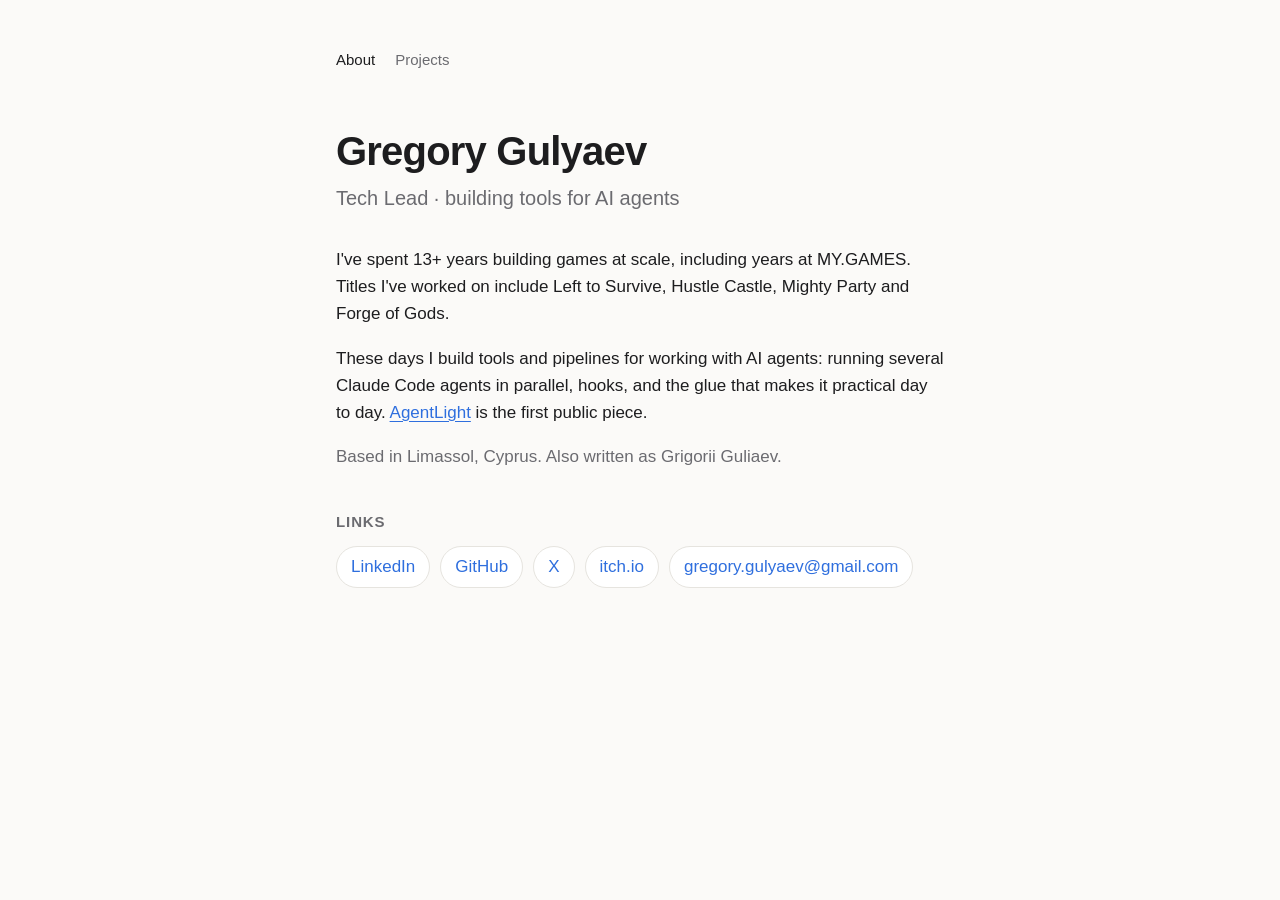
==== index.html @ 5a0bb248 "Add first site prototype: about page and projects Co-Authored-By: Claude Opus 5.5 <noreply@anthropic" ====
<!doctype html>
<html lang="en">
<head>
  <meta charset="utf-8">
  <meta name="viewport" content="width=device-width, initial-scale=1">
  <title>Gregory Gulyaev — Tech Lead, building tools for AI agents</title>
  <meta name="description" content="Gregory Gulyaev (Grigorii Guliaev): Tech Lead with 13+ years shipping games at scale (MY.GAMES), now building tools and pipelines for AI agents. Limassol, Cyprus.">
  <link rel="canonical" href="https://grisha-gu.dev/">
  <link rel="stylesheet" href="/style.css">
  <script type="application/ld+json">
  {
    "@context": "https://schema.org",
    "@type": "Person",
    "name": "Gregory Gulyaev",
    "alternateName": ["Grigorii Guliaev", "Григорий Гуляев"],
    "jobTitle": "Tech Lead",
    "url": "https://grisha-gu.dev/",
    "email": "mailto:gregory.gulyaev@gmail.com",
    "address": { "@type": "PostalAddress", "addressLocality": "Limassol", "addressCountry": "CY" },
    "sameAs": [
      "https://www.linkedin.com/in/gregory-gulyaev/",
      "https://github.com/grisha-gu",
      "https://x.com/grisha_gu",
      "https://grisha-gu.itch.io/"
    ]
  }
  </script>
</head>
<body>
  <main>
    <nav><a href="/" aria-current="page">About</a><a href="/projects/">Projects</a></nav>

    <header>
      <h1>Gregory Gulyaev</h1>
      <p class="tagline">Tech Lead · building tools for AI agents</p>
    </header>

    <section>
      <p>I've spent 13+ years building games at scale, including years at MY.GAMES. Titles I've worked on include Left to Survive, Hustle Castle, Mighty Party and Forge of Gods.</p>
      <p>These days I build tools and pipelines for working with AI agents: running several Claude Code agents in parallel, hooks, and the glue that makes it practical day to day. <a href="/projects/#agentlight">AgentLight</a> is the first public piece.</p>
      <p class="muted">Based in Limassol, Cyprus. Also written as Grigorii Guliaev.</p>
    </section>

    <section>
      <h2>Links</h2>
      <ul class="links">
        <li><a href="https://www.linkedin.com/in/gregory-gulyaev/">LinkedIn</a></li>
        <li><a href="https://github.com/grisha-gu">GitHub</a></li>
        <li><a href="https://x.com/grisha_gu">X</a></li>
        <li><a href="https://grisha-gu.itch.io/">itch.io</a></li>
        <li><a href="mailto:gregory.gulyaev@gmail.com">gregory.gulyaev@gmail.com</a></li>
      </ul>
    </section>
  </main>
</body>
</html>
---- style.css ----
:root {
  --bg: #fbfaf8;
  --fg: #1d1d1f;
  --muted: #6b6b70;
  --accent: #2f6fde;
  --card: #ffffff;
  --border: #e6e4df;
}

@media (prefers-color-scheme: dark) {
  :root {
    --bg: #121214;
    --fg: #ececee;
    --muted: #9a9aa2;
    --accent: #7aa7ff;
    --card: #1b1b1f;
    --border: #2c2c32;
  }
}

* { box-sizing: border-box; }

body {
  margin: 0;
  background: var(--bg);
  color: var(--fg);
  font: 17px/1.6 -apple-system, BlinkMacSystemFont, "Segoe UI", Inter, Roboto, sans-serif;
}

main {
  max-width: 640px;
  margin: 0 auto;
  padding: 48px 16px 80px;
}

nav { display: flex; gap: 20px; margin-bottom: 56px; font-size: 15px; }
nav a { color: var(--muted); text-decoration: none; }
nav a[aria-current="page"] { color: var(--fg); }

h1 { font-size: 40px; line-height: 1.15; margin: 0; letter-spacing: -0.02em; }
h2 { font-size: 15px; text-transform: uppercase; letter-spacing: 0.06em; color: var(--muted); margin: 40px 0 12px; }

.tagline { font-size: 20px; color: var(--muted); margin: 8px 0 32px; }
.muted { color: var(--muted); }

a { color: var(--accent); text-underline-offset: 3px; }

.links { list-style: none; padding: 0; margin: 0; display: flex; flex-wrap: wrap; gap: 10px; }
.links a {
  display: inline-block;
  padding: 6px 14px;
  border: 1px solid var(--border);
  border-radius: 999px;
  text-decoration: none;
  background: var(--card);
}
.links a:hover { border-color: var(--accent); }

.card {
  background: var(--card);
  border: 1px solid var(--border);
  border-radius: 14px;
  padding: 20px 24px;
  margin-bottom: 20px;
}
.card h2 { text-transform: none; letter-spacing: normal; color: var(--fg); font-size: 22px; margin: 0 0 8px; }
.card p { margin: 8px 0; }
.meta { font-size: 14px; color: var(--muted); }
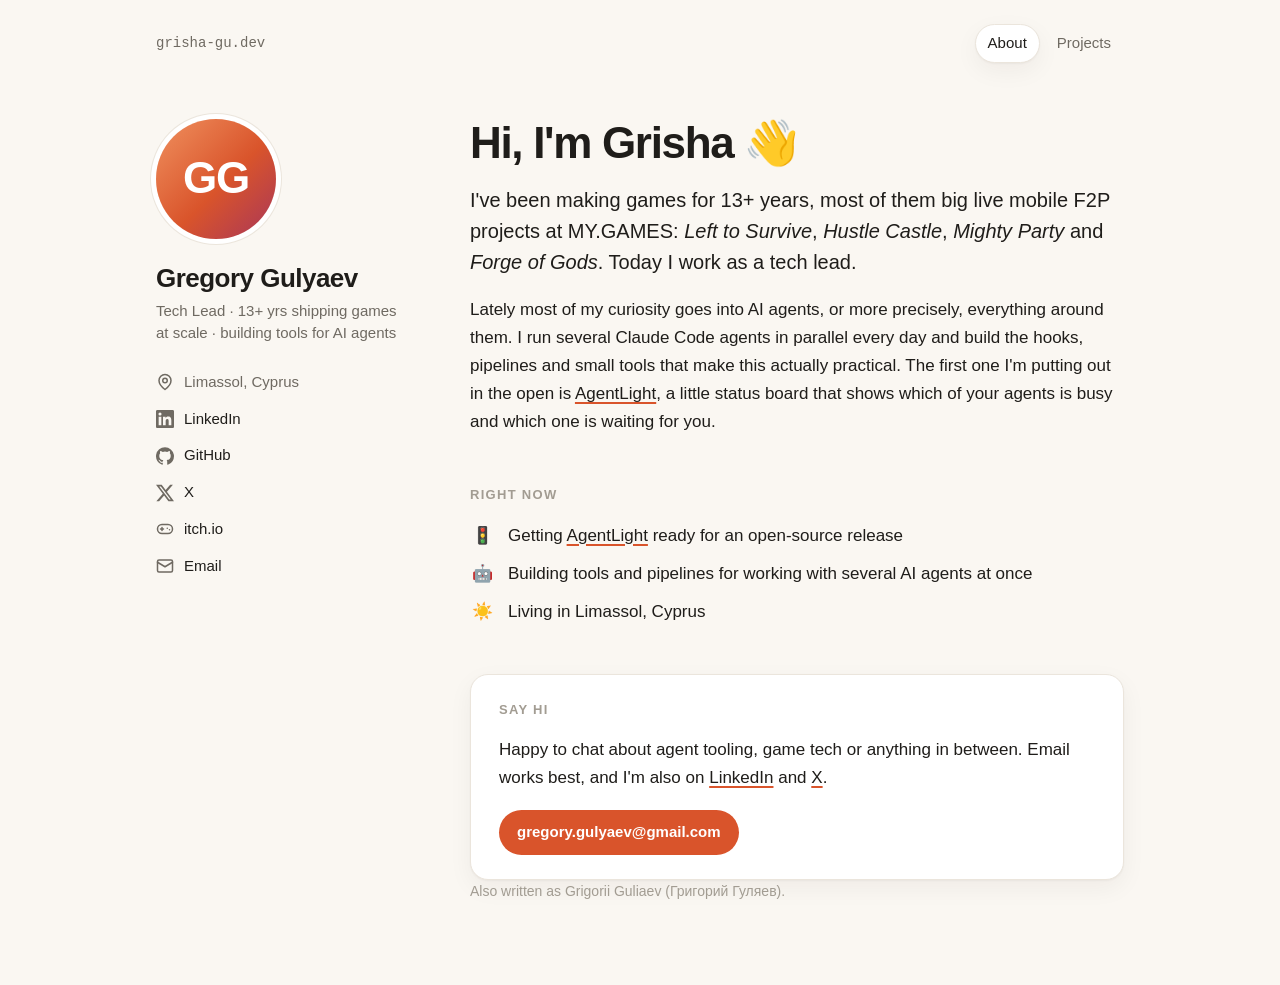
==== commit 850c0437: "Redesign site: friendly tone, sidebar with links, project cards Co-Authored-By: Claude Opus 5.5 <nor" ====
--- a/index.html
+++ b/index.html
@@ -6,6 +6,15 @@
   <title>Gregory Gulyaev — Tech Lead, building tools for AI agents</title>
   <meta name="description" content="Gregory Gulyaev (Grigorii Guliaev): Tech Lead with 13+ years shipping games at scale (MY.GAMES), now building tools and pipelines for AI agents. Limassol, Cyprus.">
   <link rel="canonical" href="https://grisha-gu.dev/">
+  <meta property="og:type" content="profile">
+  <meta property="og:url" content="https://grisha-gu.dev/">
+  <meta property="og:title" content="Gregory Gulyaev">
+  <meta property="og:description" content="Tech Lead · 13+ yrs shipping games at scale (MY.GAMES) · building tools for AI agents">
+  <meta name="twitter:card" content="summary">
+  <meta name="twitter:site" content="@grisha_gu">
+  <meta name="theme-color" content="#faf7f2" media="(prefers-color-scheme: light)">
+  <meta name="theme-color" content="#151412" media="(prefers-color-scheme: dark)">
+  <link rel="icon" href="data:image/svg+xml,%3Csvg xmlns='http://www.w3.org/2000/svg' viewBox='0 0 100 100'%3E%3Ctext y='.9em' font-size='90'%3E👋%3C/text%3E%3C/svg%3E">
   <link rel="stylesheet" href="/style.css">
   <script type="application/ld+json">
   {
@@ -27,30 +36,48 @@
   </script>
 </head>
 <body>
-  <main>
+  <header class="topbar">
+    <a class="domain" href="/">grisha-gu.dev</a>
     <nav><a href="/" aria-current="page">About</a><a href="/projects/">Projects</a></nav>
+  </header>
 
-    <header>
-      <h1>Gregory Gulyaev</h1>
-      <p class="tagline">Tech Lead · building tools for AI agents</p>
-    </header>
+  <div class="layout">
+    <aside class="sidebar">
+      <div class="avatar" aria-hidden="true">GG</div>
+      <h1 class="name">Gregory Gulyaev</h1>
+      <p class="bio">Tech Lead · 13+ yrs shipping games at scale · building tools for AI agents</p>
+      <ul class="contacts">
+        <li><span><svg viewBox="0 0 24 24" fill="none" stroke="currentColor" stroke-width="2" stroke-linecap="round" stroke-linejoin="round" aria-hidden="true"><path d="M20 10c0 6-8 12-8 12s-8-6-8-12a8 8 0 0 1 16 0Z"/><circle cx="12" cy="10" r="3"/></svg>Limassol, Cyprus</span></li>
+        <li><a href="https://www.linkedin.com/in/gregory-gulyaev/"><svg viewBox="0 0 24 24" fill="currentColor" aria-hidden="true"><path d="M20.45 20.45h-3.55v-5.57c0-1.33-.03-3.04-1.85-3.04-1.85 0-2.14 1.45-2.14 2.94v5.67H9.35V9h3.41v1.56h.05c.48-.9 1.64-1.85 3.37-1.85 3.6 0 4.27 2.37 4.27 5.46v6.28ZM5.34 7.43a2.06 2.06 0 1 1 0-4.13 2.06 2.06 0 0 1 0 4.13ZM7.12 20.45H3.56V9h3.56v11.45ZM22.22 0H1.77C.79 0 0 .77 0 1.73v20.54C0 23.23.79 24 1.77 24h20.45c.98 0 1.78-.77 1.78-1.73V1.73C24 .77 23.2 0 22.22 0Z"/></svg>LinkedIn</a></li>
+        <li><a href="https://github.com/grisha-gu"><svg viewBox="0 0 24 24" fill="currentColor" aria-hidden="true"><path d="M12 .3a12 12 0 0 0-3.8 23.38c.6.12.82-.26.82-.57v-2.04c-3.34.73-4.04-1.6-4.04-1.6-.55-1.4-1.34-1.77-1.34-1.77-1.08-.74.09-.73.09-.73 1.2.09 1.84 1.24 1.84 1.24 1.07 1.83 2.8 1.3 3.49 1 .1-.78.42-1.3.76-1.6-2.67-.3-5.47-1.33-5.47-5.93 0-1.31.47-2.38 1.24-3.22-.14-.3-.54-1.52.1-3.18 0 0 1-.32 3.3 1.23a11.5 11.5 0 0 1 6 0c2.28-1.55 3.29-1.23 3.29-1.23.64 1.66.24 2.88.12 3.18a4.65 4.65 0 0 1 1.23 3.22c0 4.61-2.8 5.63-5.48 5.92.42.36.81 1.1.81 2.22v3.29c0 .31.21.69.82.57A12 12 0 0 0 12 .3Z"/></svg>GitHub</a></li>
+        <li><a href="https://x.com/grisha_gu"><svg viewBox="0 0 24 24" fill="currentColor" aria-hidden="true"><path d="M18.9 1.15h3.68l-8.04 9.19L24 22.85h-7.4l-5.8-7.59-6.64 7.59H.47l8.6-9.83L0 1.15h7.59l5.25 6.93 6.06-6.93Zm-1.29 19.5h2.04L6.49 3.24H4.3l13.31 17.41Z"/></svg>X</a></li>
+        <li><a href="https://grisha-gu.itch.io/"><svg viewBox="0 0 24 24" fill="none" stroke="currentColor" stroke-width="2" stroke-linecap="round" stroke-linejoin="round" aria-hidden="true"><rect x="2" y="6" width="20" height="12" rx="6"/><path d="M6 12h4M8 10v4"/><path d="M15 11h.01M18 13h.01"/></svg>itch.io</a></li>
+        <li><a href="mailto:gregory.gulyaev@gmail.com"><svg viewBox="0 0 24 24" fill="none" stroke="currentColor" stroke-width="2" stroke-linecap="round" stroke-linejoin="round" aria-hidden="true"><rect x="2" y="4" width="20" height="16" rx="2"/><path d="m22 7-10 6L2 7"/></svg>Email</a></li>
+      </ul>
+    </aside>
 
-    <section>
-      <p>I've spent 13+ years building games at scale, including years at MY.GAMES. Titles I've worked on include Left to Survive, Hustle Castle, Mighty Party and Forge of Gods.</p>
-      <p>These days I build tools and pipelines for working with AI agents: running several Claude Code agents in parallel, hooks, and the glue that makes it practical day to day. <a href="/projects/#agentlight">AgentLight</a> is the first public piece.</p>
-      <p class="muted">Based in Limassol, Cyprus. Also written as Grigorii Guliaev.</p>
-    </section>
+    <main class="content">
+      <p class="hello">Hi, I'm Grisha <span class="wave">👋</span></p>
 
-    <section>
-      <h2>Links</h2>
-      <ul class="links">
-        <li><a href="https://www.linkedin.com/in/gregory-gulyaev/">LinkedIn</a></li>
-        <li><a href="https://github.com/grisha-gu">GitHub</a></li>
-        <li><a href="https://x.com/grisha_gu">X</a></li>
-        <li><a href="https://grisha-gu.itch.io/">itch.io</a></li>
-        <li><a href="mailto:gregory.gulyaev@gmail.com">gregory.gulyaev@gmail.com</a></li>
+      <p class="lead">I've been making games for 13+ years, most of them big live mobile F2P projects at MY.GAMES: <em>Left to Survive</em>, <em>Hustle Castle</em>, <em>Mighty Party</em> and <em>Forge of Gods</em>. Today I work as a tech lead.</p>
+
+      <p>Lately most of my curiosity goes into AI agents, or more precisely, everything around them. I run several Claude Code agents in parallel every day and build the hooks, pipelines and small tools that make this actually practical. The first one I'm putting out in the open is <a href="/projects/#agentlight">AgentLight</a>, a little status board that shows which of your agents is busy and which one is waiting for you.</p>
+
+      <h2>Right now</h2>
+      <ul class="now">
+        <li data-emoji="🚦">Getting <a href="/projects/#agentlight">AgentLight</a> ready for an open-source release</li>
+        <li data-emoji="🤖">Building tools and pipelines for working with several AI agents at once</li>
+        <li data-emoji="☀️">Living in Limassol, Cyprus</li>
       </ul>
-    </section>
-  </main>
+
+      <section class="say-hi">
+        <h2>Say hi</h2>
+        <p>Happy to chat about agent tooling, game tech or anything in between. Email works best, and I'm also on <a href="https://www.linkedin.com/in/gregory-gulyaev/">LinkedIn</a> and <a href="https://x.com/grisha_gu">X</a>.</p>
+        <p><a class="button" href="mailto:gregory.gulyaev@gmail.com">gregory.gulyaev@gmail.com</a></p>
+      </section>
+
+      <p class="aka">Also written as Grigorii Guliaev (Григорий Гуляев).</p>
+    </main>
+  </div>
 </body>
 </html>
--- a/style.css
+++ b/style.css
@@ -1,68 +1,256 @@
 :root {
-  --bg: #fbfaf8;
-  --fg: #1d1d1f;
-  --muted: #6b6b70;
-  --accent: #2f6fde;
+  --bg: #faf7f2;
+  --fg: #1f1d1a;
+  --muted: #6f6a62;
+  --faint: #a29c92;
+  --accent: #d9542b;
+  --accent-soft: #fbe6dc;
   --card: #ffffff;
-  --border: #e6e4df;
+  --border: #ebe5dc;
+  --shadow: 0 1px 2px rgba(31, 29, 26, 0.04), 0 8px 24px rgba(31, 29, 26, 0.05);
 }
 
 @media (prefers-color-scheme: dark) {
   :root {
-    --bg: #121214;
-    --fg: #ececee;
-    --muted: #9a9aa2;
-    --accent: #7aa7ff;
-    --card: #1b1b1f;
-    --border: #2c2c32;
+    --bg: #151412;
+    --fg: #eeeae4;
+    --muted: #a39d94;
+    --faint: #6e6961;
+    --accent: #ff8a5c;
+    --accent-soft: #3a2219;
+    --card: #1e1c1a;
+    --border: #2e2b27;
+    --shadow: none;
   }
 }
 
 * { box-sizing: border-box; }
+
+html { -webkit-text-size-adjust: 100%; }
 
 body {
   margin: 0;
   background: var(--bg);
   color: var(--fg);
-  font: 17px/1.6 -apple-system, BlinkMacSystemFont, "Segoe UI", Inter, Roboto, sans-serif;
-}
-
-main {
-  max-width: 640px;
+  font: 17px/1.65 -apple-system, BlinkMacSystemFont, "Segoe UI", Inter, Roboto, sans-serif;
+  -webkit-font-smoothing: antialiased;
+}
+
+a { color: inherit; text-decoration-color: var(--accent); text-decoration-thickness: 2px; text-underline-offset: 3px; }
+a:hover { color: var(--accent); }
+
+/* Top bar */
+
+.topbar {
+  max-width: 1000px;
   margin: 0 auto;
-  padding: 48px 16px 80px;
-}
-
-nav { display: flex; gap: 20px; margin-bottom: 56px; font-size: 15px; }
-nav a { color: var(--muted); text-decoration: none; }
-nav a[aria-current="page"] { color: var(--fg); }
-
-h1 { font-size: 40px; line-height: 1.15; margin: 0; letter-spacing: -0.02em; }
-h2 { font-size: 15px; text-transform: uppercase; letter-spacing: 0.06em; color: var(--muted); margin: 40px 0 12px; }
-
-.tagline { font-size: 20px; color: var(--muted); margin: 8px 0 32px; }
-.muted { color: var(--muted); }
-
-a { color: var(--accent); text-underline-offset: 3px; }
-
-.links { list-style: none; padding: 0; margin: 0; display: flex; flex-wrap: wrap; gap: 10px; }
-.links a {
-  display: inline-block;
-  padding: 6px 14px;
-  border: 1px solid var(--border);
+  padding: 24px 16px 0;
+  display: flex;
+  align-items: center;
+  justify-content: space-between;
+  gap: 16px;
+}
+.domain { font: 14px/1 ui-monospace, SFMono-Regular, Menlo, monospace; color: var(--muted); text-decoration: none; }
+.domain:hover { color: var(--accent); }
+.topbar nav { display: flex; gap: 4px; }
+.topbar nav a {
+  font-size: 15px;
+  color: var(--muted);
+  text-decoration: none;
+  padding: 6px 12px;
+  border: 1px solid transparent;
   border-radius: 999px;
+}
+.topbar nav a:hover { color: var(--fg); background: var(--accent-soft); }
+.topbar nav a[aria-current="page"] { color: var(--fg); background: var(--card); border-color: var(--border); box-shadow: var(--shadow); }
+
+/* Layout */
+
+.layout {
+  max-width: 1000px;
+  margin: 0 auto;
+  padding: 56px 16px 64px;
+  display: grid;
+  grid-template-columns: 250px minmax(0, 1fr);
+  gap: 64px;
+  align-items: start;
+}
+
+/* Sidebar */
+
+.sidebar { position: sticky; top: 32px; }
+
+.avatar {
+  width: 120px;
+  height: 120px;
+  border-radius: 50%;
+  display: grid;
+  place-items: center;
+  font-size: 44px;
+  font-weight: 700;
+  letter-spacing: -0.03em;
+  color: #fff;
+  background: linear-gradient(135deg, #f0915f, #d9542b 55%, #a8365a);
+  box-shadow: 0 0 0 5px var(--card), 0 0 0 6px var(--border);
+  object-fit: cover;
+  user-select: none;
+}
+
+.name {
+  font-size: 26px;
+  line-height: 1.2;
+  font-weight: 700;
+  letter-spacing: -0.02em;
+  margin: 24px 0 6px;
+}
+
+.name a { text-decoration: none; }
+
+.bio { color: var(--muted); font-size: 15px; line-height: 1.5; margin: 0 0 20px; }
+
+.contacts { list-style: none; padding: 0; margin: 0; display: grid; gap: 2px; }
+.contacts li { font-size: 15px; }
+.contacts a, .contacts span {
+  display: flex;
+  align-items: center;
+  gap: 10px;
+  padding: 5px 8px;
+  margin-left: -8px;
+  border-radius: 8px;
   text-decoration: none;
-  background: var(--card);
-}
-.links a:hover { border-color: var(--accent); }
-
-.card {
+  color: var(--fg);
+}
+.contacts span { color: var(--muted); }
+.contacts a:hover { background: var(--accent-soft); color: var(--accent); }
+.contacts svg { width: 18px; height: 18px; flex: none; color: var(--muted); }
+.contacts a:hover svg { color: var(--accent); }
+
+/* Content */
+
+.content { min-width: 0; }
+
+.hello {
+  font-size: 44px;
+  line-height: 1.1;
+  font-weight: 750;
+  letter-spacing: -0.03em;
+  margin: 0 0 28px;
+}
+
+.wave { display: inline-block; transform-origin: 70% 70%; animation: wave 2s ease-in-out 0.6s 1; }
+.hello:hover .wave { animation: wave 1.6s ease-in-out; }
+@keyframes wave {
+  0%, 60%, 100% { transform: rotate(0); }
+  10%, 30% { transform: rotate(14deg); }
+  20% { transform: rotate(-8deg); }
+  40% { transform: rotate(-4deg); }
+  50% { transform: rotate(10deg); }
+}
+
+.lead { font-size: 20px; line-height: 1.55; margin: 0 0 18px; }
+.content p { margin: 0 0 18px; }
+
+h2 {
+  font-size: 13px;
+  font-weight: 600;
+  text-transform: uppercase;
+  letter-spacing: 0.1em;
+  color: var(--faint);
+  margin: 48px 0 16px;
+}
+
+.now { list-style: none; padding: 0; margin: 0; display: grid; gap: 10px; }
+.now li { position: relative; padding-left: 38px; }
+.now li::before { content: attr(data-emoji); position: absolute; left: 0; width: 24px; text-align: center; }
+
+.say-hi {
+  margin-top: 48px;
+  padding: 24px 28px;
+  border-radius: 18px;
   background: var(--card);
   border: 1px solid var(--border);
+  box-shadow: var(--shadow);
+}
+.say-hi h2 { margin-top: 0; }
+.say-hi p:last-child { margin-bottom: 0; }
+
+.button {
+  display: inline-flex;
+  align-items: center;
+  gap: 8px;
+  padding: 10px 18px;
+  border-radius: 999px;
+  background: var(--accent);
+  color: #fff;
+  font-weight: 600;
+  font-size: 15px;
+  text-decoration: none;
+}
+.button:hover { color: #fff; filter: brightness(1.08); }
+@media (prefers-color-scheme: dark) { .button, .button:hover { color: #1a0f0a; } }
+
+.aka { margin-top: 40px; font-size: 14px; color: var(--faint); }
+
+/* Projects */
+
+.page-title { font-size: 40px; line-height: 1.1; font-weight: 750; letter-spacing: -0.03em; margin: 0 0 12px; }
+.page-intro { color: var(--muted); margin: 0 0 36px; }
+
+.card {
+  display: grid;
+  grid-template-columns: 56px minmax(0, 1fr);
+  gap: 20px;
+  padding: 24px;
+  margin-bottom: 20px;
+  border-radius: 18px;
+  background: var(--card);
+  border: 1px solid var(--border);
+  box-shadow: var(--shadow);
+}
+.card-icon {
+  width: 56px;
+  height: 56px;
   border-radius: 14px;
-  padding: 20px 24px;
-  margin-bottom: 20px;
-}
-.card h2 { text-transform: none; letter-spacing: normal; color: var(--fg); font-size: 22px; margin: 0 0 8px; }
-.card p { margin: 8px 0; }
-.meta { font-size: 14px; color: var(--muted); }
+  display: grid;
+  place-items: center;
+  font-size: 28px;
+  background: var(--accent-soft);
+}
+.card-head { display: flex; flex-wrap: wrap; align-items: center; gap: 10px; margin-bottom: 6px; }
+.card h2 { font-size: 22px; text-transform: none; letter-spacing: -0.01em; color: var(--fg); font-weight: 700; margin: 0; }
+.content .card p { margin: 0 0 12px; }
+.content .card p:last-child { margin-bottom: 0; }
+
+.pill {
+  font-size: 12px;
+  font-weight: 600;
+  padding: 3px 10px;
+  border-radius: 999px;
+  color: var(--accent);
+  background: var(--accent-soft);
+}
+
+.tags { display: flex; flex-wrap: wrap; gap: 6px; list-style: none; padding: 0; margin: 0 0 14px; }
+.tags li { font-size: 13px; color: var(--muted); border: 1px solid var(--border); border-radius: 6px; padding: 2px 8px; }
+
+.more { font-weight: 600; text-decoration: none; color: var(--accent); }
+.more:hover { text-decoration: underline; }
+
+/* Phone */
+
+@media (max-width: 760px) {
+  .layout { grid-template-columns: 1fr; gap: 40px; padding-top: 32px; }
+  .sidebar { position: static; display: grid; grid-template-columns: 88px minmax(0, 1fr); column-gap: 20px; align-items: center; }
+  .avatar { width: 88px; height: 88px; font-size: 32px; }
+  .name { margin: 0 0 4px; font-size: 24px; }
+  .bio { margin: 0; }
+  .contacts { grid-column: 1 / -1; display: flex; flex-wrap: wrap; gap: 8px; margin-top: 20px; }
+  .contacts a, .contacts span { margin: 0; padding: 6px 12px; border: 1px solid var(--border); border-radius: 999px; background: var(--card); }
+  .hello { font-size: 36px; }
+  .lead { font-size: 18px; }
+  .card { grid-template-columns: 1fr; gap: 14px; padding: 20px; }
+}
+
+@media (prefers-reduced-motion: reduce) {
+  .wave, .hello:hover .wave { animation: none; }
+}
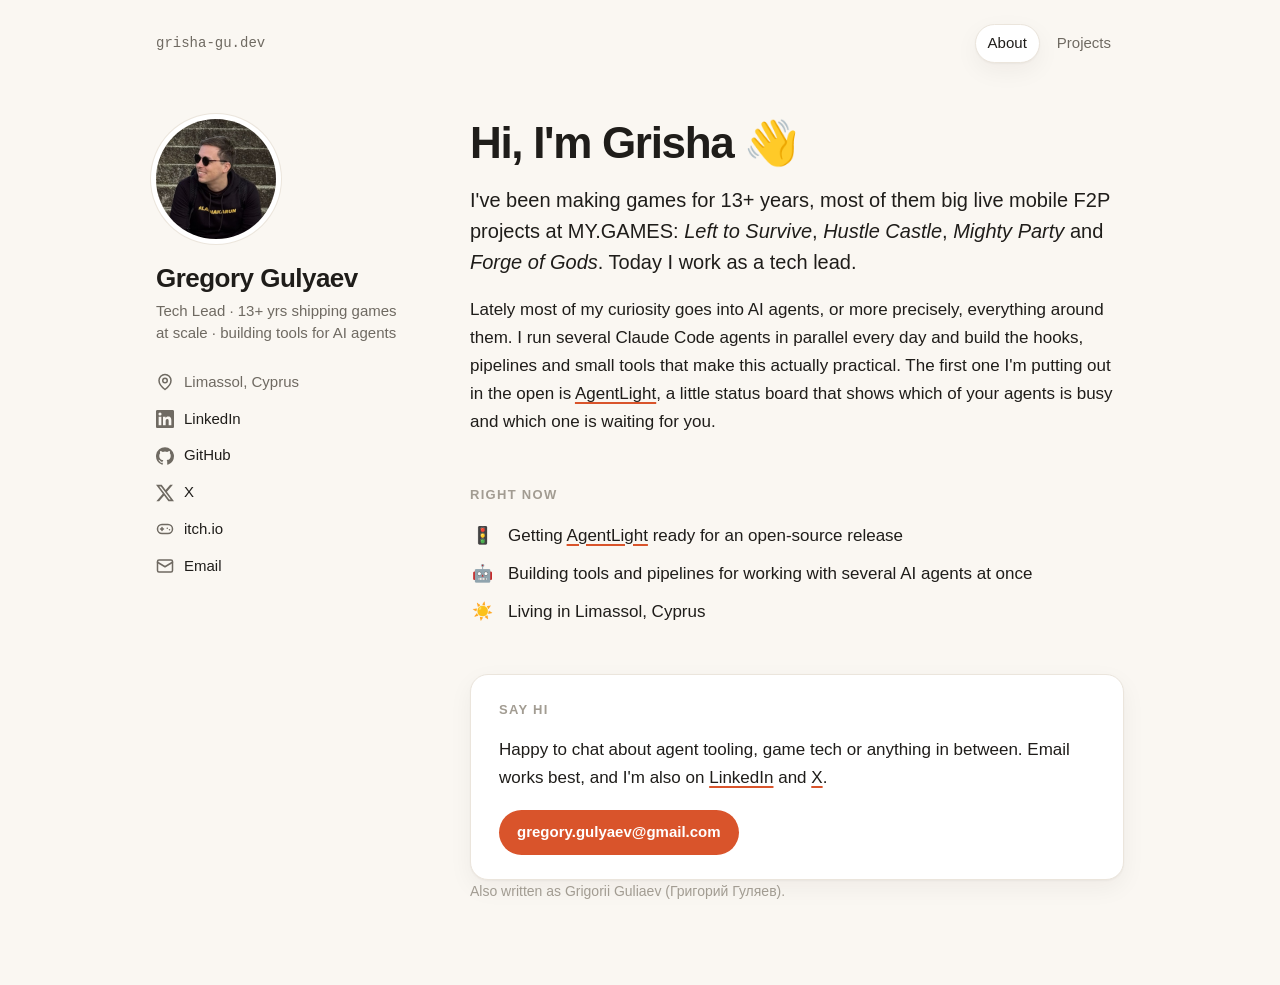
==== commit d679a519: "Add profile photo as avatar and og:image Co-Authored-By: Claude Opus 5.5 <noreply@anthropic.com>" ====
--- a/index.html
+++ b/index.html
@@ -10,6 +10,7 @@
   <meta property="og:url" content="https://grisha-gu.dev/">
   <meta property="og:title" content="Gregory Gulyaev">
   <meta property="og:description" content="Tech Lead · 13+ yrs shipping games at scale (MY.GAMES) · building tools for AI agents">
+  <meta property="og:image" content="https://grisha-gu.dev/me.jpg">
   <meta name="twitter:card" content="summary">
   <meta name="twitter:site" content="@grisha_gu">
   <meta name="theme-color" content="#faf7f2" media="(prefers-color-scheme: light)">
@@ -43,7 +44,7 @@
 
   <div class="layout">
     <aside class="sidebar">
-      <div class="avatar" aria-hidden="true">GG</div>
+      <img class="avatar" src="/me.jpg" width="120" height="120" alt="Gregory Gulyaev">
       <h1 class="name">Gregory Gulyaev</h1>
       <p class="bio">Tech Lead · 13+ yrs shipping games at scale · building tools for AI agents</p>
       <ul class="contacts">
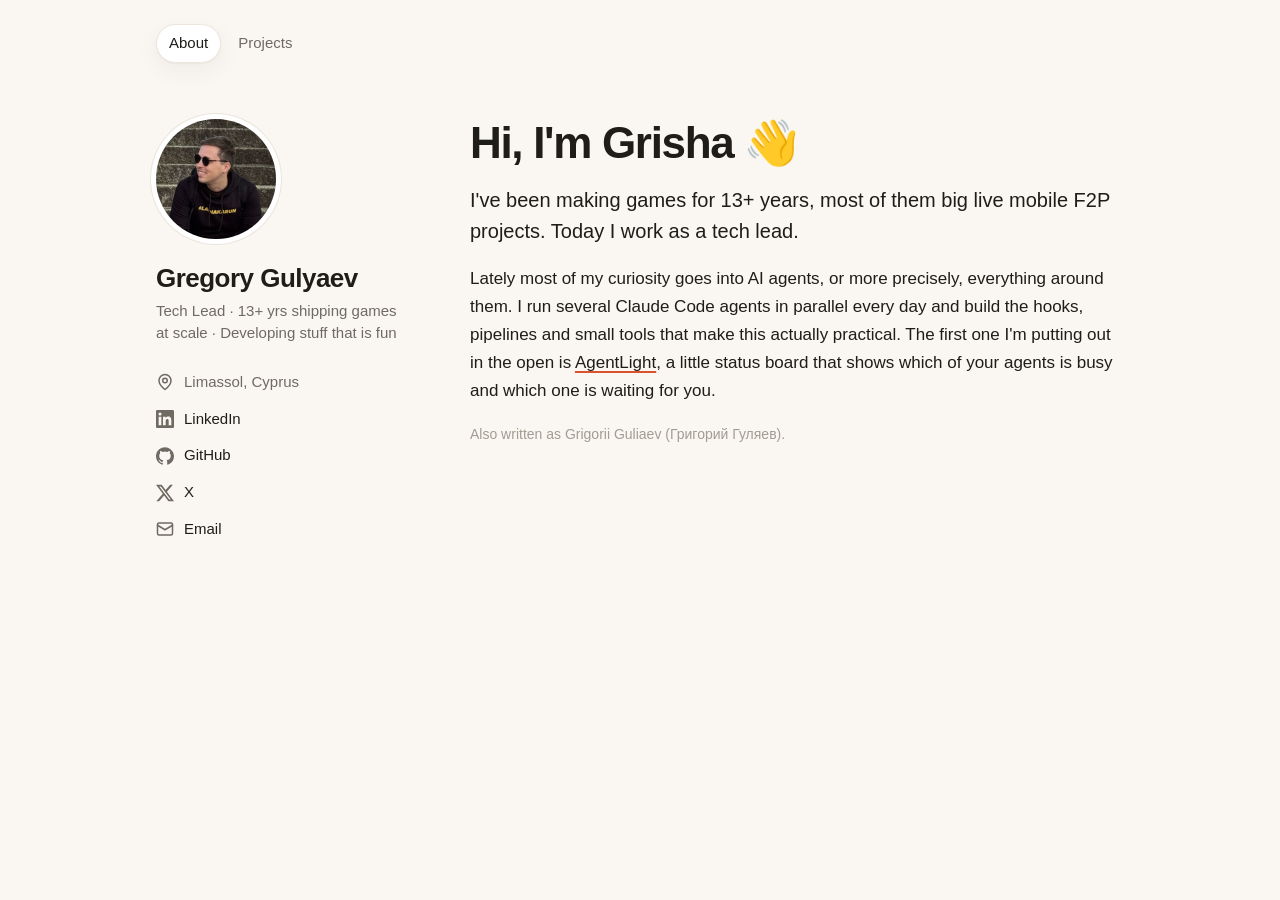
==== commit 661cd755: "Some removed and some changed" ====
--- a/index.html
+++ b/index.html
@@ -4,12 +4,12 @@
   <meta charset="utf-8">
   <meta name="viewport" content="width=device-width, initial-scale=1">
   <title>Gregory Gulyaev — Tech Lead, building tools for AI agents</title>
-  <meta name="description" content="Gregory Gulyaev (Grigorii Guliaev): Tech Lead with 13+ years shipping games at scale (MY.GAMES), now building tools and pipelines for AI agents. Limassol, Cyprus.">
+  <meta name="description" content="Gregory Gulyaev (Grigorii Guliaev): Tech Lead with 13+ years shipping games at scale, now building tools and pipelines for AI agents. Limassol, Cyprus.">
   <link rel="canonical" href="https://grisha-gu.dev/">
   <meta property="og:type" content="profile">
   <meta property="og:url" content="https://grisha-gu.dev/">
   <meta property="og:title" content="Gregory Gulyaev">
-  <meta property="og:description" content="Tech Lead · 13+ yrs shipping games at scale (MY.GAMES) · building tools for AI agents">
+  <meta property="og:description" content="Tech Lead · 13+ yrs shipping games at scale · building tools for AI agents">
   <meta property="og:image" content="https://grisha-gu.dev/me.jpg">
   <meta name="twitter:card" content="summary">
   <meta name="twitter:site" content="@grisha_gu">
@@ -38,21 +38,20 @@
 </head>
 <body>
   <header class="topbar">
-    <a class="domain" href="/">grisha-gu.dev</a>
     <nav><a href="/" aria-current="page">About</a><a href="/projects/">Projects</a></nav>
   </header>
 
   <div class="layout">
     <aside class="sidebar">
-      <img class="avatar" src="/me.jpg" width="120" height="120" alt="Gregory Gulyaev">
+      <img class="avatar" src="/me.jpg" width="140" height="140" alt="Gregory Gulyaev">
       <h1 class="name">Gregory Gulyaev</h1>
-      <p class="bio">Tech Lead · 13+ yrs shipping games at scale · building tools for AI agents</p>
+      <p class="bio">Tech Lead · 13+ yrs shipping games at scale · Developing stuff that is fun</p>
       <ul class="contacts">
         <li><span><svg viewBox="0 0 24 24" fill="none" stroke="currentColor" stroke-width="2" stroke-linecap="round" stroke-linejoin="round" aria-hidden="true"><path d="M20 10c0 6-8 12-8 12s-8-6-8-12a8 8 0 0 1 16 0Z"/><circle cx="12" cy="10" r="3"/></svg>Limassol, Cyprus</span></li>
         <li><a href="https://www.linkedin.com/in/gregory-gulyaev/"><svg viewBox="0 0 24 24" fill="currentColor" aria-hidden="true"><path d="M20.45 20.45h-3.55v-5.57c0-1.33-.03-3.04-1.85-3.04-1.85 0-2.14 1.45-2.14 2.94v5.67H9.35V9h3.41v1.56h.05c.48-.9 1.64-1.85 3.37-1.85 3.6 0 4.27 2.37 4.27 5.46v6.28ZM5.34 7.43a2.06 2.06 0 1 1 0-4.13 2.06 2.06 0 0 1 0 4.13ZM7.12 20.45H3.56V9h3.56v11.45ZM22.22 0H1.77C.79 0 0 .77 0 1.73v20.54C0 23.23.79 24 1.77 24h20.45c.98 0 1.78-.77 1.78-1.73V1.73C24 .77 23.2 0 22.22 0Z"/></svg>LinkedIn</a></li>
         <li><a href="https://github.com/grisha-gu"><svg viewBox="0 0 24 24" fill="currentColor" aria-hidden="true"><path d="M12 .3a12 12 0 0 0-3.8 23.38c.6.12.82-.26.82-.57v-2.04c-3.34.73-4.04-1.6-4.04-1.6-.55-1.4-1.34-1.77-1.34-1.77-1.08-.74.09-.73.09-.73 1.2.09 1.84 1.24 1.84 1.24 1.07 1.83 2.8 1.3 3.49 1 .1-.78.42-1.3.76-1.6-2.67-.3-5.47-1.33-5.47-5.93 0-1.31.47-2.38 1.24-3.22-.14-.3-.54-1.52.1-3.18 0 0 1-.32 3.3 1.23a11.5 11.5 0 0 1 6 0c2.28-1.55 3.29-1.23 3.29-1.23.64 1.66.24 2.88.12 3.18a4.65 4.65 0 0 1 1.23 3.22c0 4.61-2.8 5.63-5.48 5.92.42.36.81 1.1.81 2.22v3.29c0 .31.21.69.82.57A12 12 0 0 0 12 .3Z"/></svg>GitHub</a></li>
         <li><a href="https://x.com/grisha_gu"><svg viewBox="0 0 24 24" fill="currentColor" aria-hidden="true"><path d="M18.9 1.15h3.68l-8.04 9.19L24 22.85h-7.4l-5.8-7.59-6.64 7.59H.47l8.6-9.83L0 1.15h7.59l5.25 6.93 6.06-6.93Zm-1.29 19.5h2.04L6.49 3.24H4.3l13.31 17.41Z"/></svg>X</a></li>
-        <li><a href="https://grisha-gu.itch.io/"><svg viewBox="0 0 24 24" fill="none" stroke="currentColor" stroke-width="2" stroke-linecap="round" stroke-linejoin="round" aria-hidden="true"><rect x="2" y="6" width="20" height="12" rx="6"/><path d="M6 12h4M8 10v4"/><path d="M15 11h.01M18 13h.01"/></svg>itch.io</a></li>
+<!--       <li><a href="https://grisha-gu.itch.io/"><svg viewBox="0 0 24 24" fill="none" stroke="currentColor" stroke-width="2" stroke-linecap="round" stroke-linejoin="round" aria-hidden="true"><rect x="2" y="6" width="20" height="12" rx="6"/><path d="M6 12h4M8 10v4"/><path d="M15 11h.01M18 13h.01"/></svg>itch.io</a></li> -->
         <li><a href="mailto:gregory.gulyaev@gmail.com"><svg viewBox="0 0 24 24" fill="none" stroke="currentColor" stroke-width="2" stroke-linecap="round" stroke-linejoin="round" aria-hidden="true"><rect x="2" y="4" width="20" height="16" rx="2"/><path d="m22 7-10 6L2 7"/></svg>Email</a></li>
       </ul>
     </aside>
@@ -60,22 +59,9 @@
     <main class="content">
       <p class="hello">Hi, I'm Grisha <span class="wave">👋</span></p>
 
-      <p class="lead">I've been making games for 13+ years, most of them big live mobile F2P projects at MY.GAMES: <em>Left to Survive</em>, <em>Hustle Castle</em>, <em>Mighty Party</em> and <em>Forge of Gods</em>. Today I work as a tech lead.</p>
+      <p class="lead">I've been making games for 13+ years, most of them big live mobile F2P projects. Today I work as a tech lead.</p>
 
       <p>Lately most of my curiosity goes into AI agents, or more precisely, everything around them. I run several Claude Code agents in parallel every day and build the hooks, pipelines and small tools that make this actually practical. The first one I'm putting out in the open is <a href="/projects/#agentlight">AgentLight</a>, a little status board that shows which of your agents is busy and which one is waiting for you.</p>
-
-      <h2>Right now</h2>
-      <ul class="now">
-        <li data-emoji="🚦">Getting <a href="/projects/#agentlight">AgentLight</a> ready for an open-source release</li>
-        <li data-emoji="🤖">Building tools and pipelines for working with several AI agents at once</li>
-        <li data-emoji="☀️">Living in Limassol, Cyprus</li>
-      </ul>
-
-      <section class="say-hi">
-        <h2>Say hi</h2>
-        <p>Happy to chat about agent tooling, game tech or anything in between. Email works best, and I'm also on <a href="https://www.linkedin.com/in/gregory-gulyaev/">LinkedIn</a> and <a href="https://x.com/grisha_gu">X</a>.</p>
-        <p><a class="button" href="mailto:gregory.gulyaev@gmail.com">gregory.gulyaev@gmail.com</a></p>
-      </section>
 
       <p class="aka">Also written as Grigorii Guliaev (Григорий Гуляев).</p>
     </main>
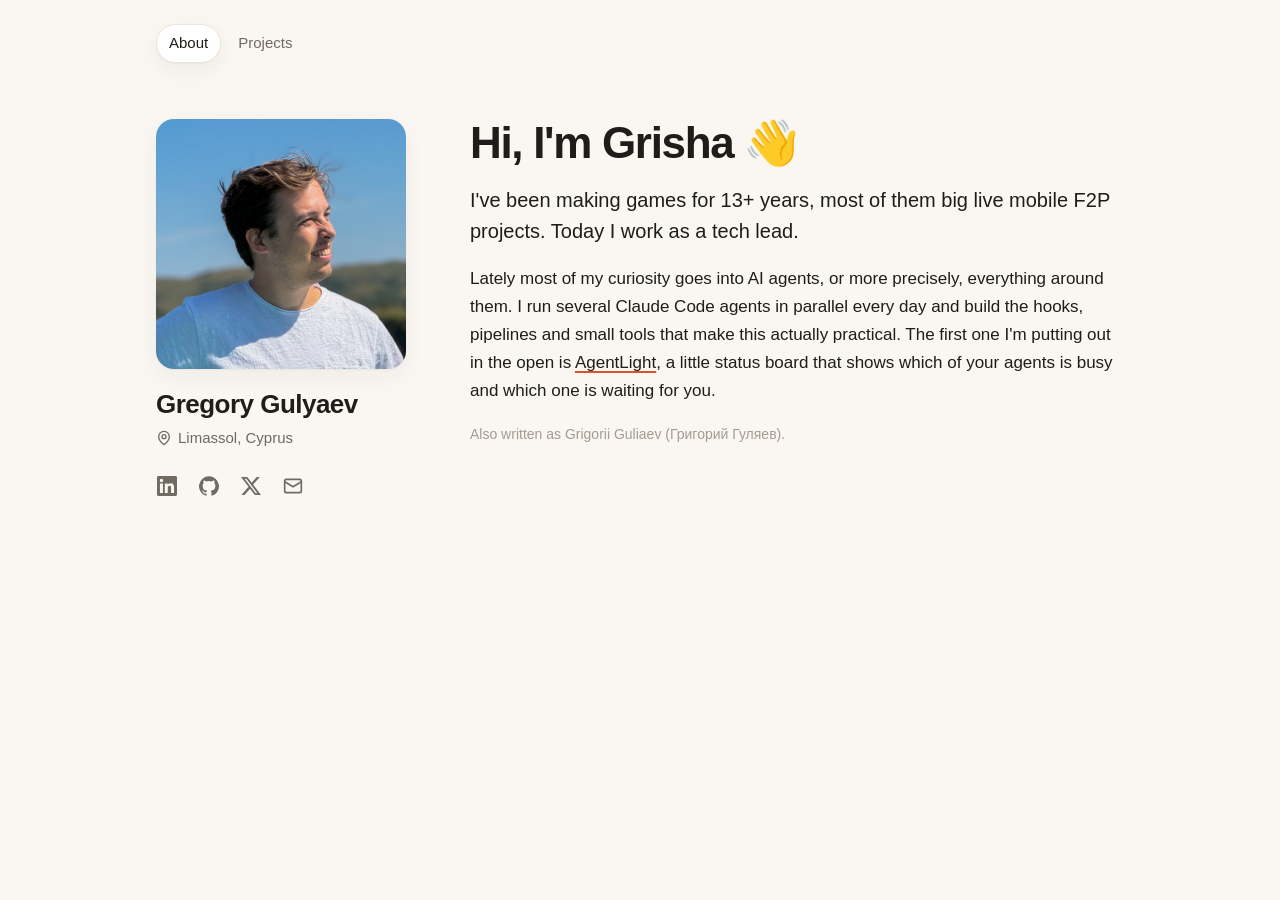
==== commit c118aa90: "Rework sidebar: square photo, name and location, icon-only links Co-Authored-By: Claude Opus 5.5 <no" ====
--- a/index.html
+++ b/index.html
@@ -43,16 +43,15 @@
 
   <div class="layout">
     <aside class="sidebar">
-      <img class="avatar" src="/me.jpg" width="140" height="140" alt="Gregory Gulyaev">
+      <img class="avatar" src="/me.jpg" width="250" height="250" alt="Gregory Gulyaev">
       <h1 class="name">Gregory Gulyaev</h1>
-      <p class="bio">Tech Lead · 13+ yrs shipping games at scale · Developing stuff that is fun</p>
-      <ul class="contacts">
-        <li><span><svg viewBox="0 0 24 24" fill="none" stroke="currentColor" stroke-width="2" stroke-linecap="round" stroke-linejoin="round" aria-hidden="true"><path d="M20 10c0 6-8 12-8 12s-8-6-8-12a8 8 0 0 1 16 0Z"/><circle cx="12" cy="10" r="3"/></svg>Limassol, Cyprus</span></li>
-        <li><a href="https://www.linkedin.com/in/gregory-gulyaev/"><svg viewBox="0 0 24 24" fill="currentColor" aria-hidden="true"><path d="M20.45 20.45h-3.55v-5.57c0-1.33-.03-3.04-1.85-3.04-1.85 0-2.14 1.45-2.14 2.94v5.67H9.35V9h3.41v1.56h.05c.48-.9 1.64-1.85 3.37-1.85 3.6 0 4.27 2.37 4.27 5.46v6.28ZM5.34 7.43a2.06 2.06 0 1 1 0-4.13 2.06 2.06 0 0 1 0 4.13ZM7.12 20.45H3.56V9h3.56v11.45ZM22.22 0H1.77C.79 0 0 .77 0 1.73v20.54C0 23.23.79 24 1.77 24h20.45c.98 0 1.78-.77 1.78-1.73V1.73C24 .77 23.2 0 22.22 0Z"/></svg>LinkedIn</a></li>
-        <li><a href="https://github.com/grisha-gu"><svg viewBox="0 0 24 24" fill="currentColor" aria-hidden="true"><path d="M12 .3a12 12 0 0 0-3.8 23.38c.6.12.82-.26.82-.57v-2.04c-3.34.73-4.04-1.6-4.04-1.6-.55-1.4-1.34-1.77-1.34-1.77-1.08-.74.09-.73.09-.73 1.2.09 1.84 1.24 1.84 1.24 1.07 1.83 2.8 1.3 3.49 1 .1-.78.42-1.3.76-1.6-2.67-.3-5.47-1.33-5.47-5.93 0-1.31.47-2.38 1.24-3.22-.14-.3-.54-1.52.1-3.18 0 0 1-.32 3.3 1.23a11.5 11.5 0 0 1 6 0c2.28-1.55 3.29-1.23 3.29-1.23.64 1.66.24 2.88.12 3.18a4.65 4.65 0 0 1 1.23 3.22c0 4.61-2.8 5.63-5.48 5.92.42.36.81 1.1.81 2.22v3.29c0 .31.21.69.82.57A12 12 0 0 0 12 .3Z"/></svg>GitHub</a></li>
-        <li><a href="https://x.com/grisha_gu"><svg viewBox="0 0 24 24" fill="currentColor" aria-hidden="true"><path d="M18.9 1.15h3.68l-8.04 9.19L24 22.85h-7.4l-5.8-7.59-6.64 7.59H.47l8.6-9.83L0 1.15h7.59l5.25 6.93 6.06-6.93Zm-1.29 19.5h2.04L6.49 3.24H4.3l13.31 17.41Z"/></svg>X</a></li>
-<!--       <li><a href="https://grisha-gu.itch.io/"><svg viewBox="0 0 24 24" fill="none" stroke="currentColor" stroke-width="2" stroke-linecap="round" stroke-linejoin="round" aria-hidden="true"><rect x="2" y="6" width="20" height="12" rx="6"/><path d="M6 12h4M8 10v4"/><path d="M15 11h.01M18 13h.01"/></svg>itch.io</a></li> -->
-        <li><a href="mailto:gregory.gulyaev@gmail.com"><svg viewBox="0 0 24 24" fill="none" stroke="currentColor" stroke-width="2" stroke-linecap="round" stroke-linejoin="round" aria-hidden="true"><rect x="2" y="4" width="20" height="16" rx="2"/><path d="m22 7-10 6L2 7"/></svg>Email</a></li>
+      <p class="location"><svg viewBox="0 0 24 24" fill="none" stroke="currentColor" stroke-width="2" stroke-linecap="round" stroke-linejoin="round" aria-hidden="true"><path d="M20 10c0 6-8 12-8 12s-8-6-8-12a8 8 0 0 1 16 0Z"/><circle cx="12" cy="10" r="3"/></svg>Limassol, Cyprus</p>
+      <ul class="socials">
+        <li><a href="https://www.linkedin.com/in/gregory-gulyaev/" aria-label="LinkedIn" title="LinkedIn"><svg viewBox="0 0 24 24" fill="currentColor" aria-hidden="true"><path d="M20.45 20.45h-3.55v-5.57c0-1.33-.03-3.04-1.85-3.04-1.85 0-2.14 1.45-2.14 2.94v5.67H9.35V9h3.41v1.56h.05c.48-.9 1.64-1.85 3.37-1.85 3.6 0 4.27 2.37 4.27 5.46v6.28ZM5.34 7.43a2.06 2.06 0 1 1 0-4.13 2.06 2.06 0 0 1 0 4.13ZM7.12 20.45H3.56V9h3.56v11.45ZM22.22 0H1.77C.79 0 0 .77 0 1.73v20.54C0 23.23.79 24 1.77 24h20.45c.98 0 1.78-.77 1.78-1.73V1.73C24 .77 23.2 0 22.22 0Z"/></svg></a></li>
+        <li><a href="https://github.com/grisha-gu" aria-label="GitHub" title="GitHub"><svg viewBox="0 0 24 24" fill="currentColor" aria-hidden="true"><path d="M12 .3a12 12 0 0 0-3.8 23.38c.6.12.82-.26.82-.57v-2.04c-3.34.73-4.04-1.6-4.04-1.6-.55-1.4-1.34-1.77-1.34-1.77-1.08-.74.09-.73.09-.73 1.2.09 1.84 1.24 1.84 1.24 1.07 1.83 2.8 1.3 3.49 1 .1-.78.42-1.3.76-1.6-2.67-.3-5.47-1.33-5.47-5.93 0-1.31.47-2.38 1.24-3.22-.14-.3-.54-1.52.1-3.18 0 0 1-.32 3.3 1.23a11.5 11.5 0 0 1 6 0c2.28-1.55 3.29-1.23 3.29-1.23.64 1.66.24 2.88.12 3.18a4.65 4.65 0 0 1 1.23 3.22c0 4.61-2.8 5.63-5.48 5.92.42.36.81 1.1.81 2.22v3.29c0 .31.21.69.82.57A12 12 0 0 0 12 .3Z"/></svg></a></li>
+        <li><a href="https://x.com/grisha_gu" aria-label="X" title="X"><svg viewBox="0 0 24 24" fill="currentColor" aria-hidden="true"><path d="M18.9 1.15h3.68l-8.04 9.19L24 22.85h-7.4l-5.8-7.59-6.64 7.59H.47l8.6-9.83L0 1.15h7.59l5.25 6.93 6.06-6.93Zm-1.29 19.5h2.04L6.49 3.24H4.3l13.31 17.41Z"/></svg></a></li>
+<!--       <li><a href="https://grisha-gu.itch.io/" aria-label="itch.io" title="itch.io"><svg viewBox="0 0 24 24" fill="none" stroke="currentColor" stroke-width="2" stroke-linecap="round" stroke-linejoin="round" aria-hidden="true"><rect x="2" y="6" width="20" height="12" rx="6"/><path d="M6 12h4M8 10v4"/><path d="M15 11h.01M18 13h.01"/></svg></a></li> -->
+        <li><a href="mailto:gregory.gulyaev@gmail.com" aria-label="Email" title="Email"><svg viewBox="0 0 24 24" fill="none" stroke="currentColor" stroke-width="2" stroke-linecap="round" stroke-linejoin="round" aria-hidden="true"><rect x="2" y="4" width="20" height="16" rx="2"/><path d="m22 7-10 6L2 7"/></svg></a></li>
       </ul>
     </aside>
 
--- a/style.css
+++ b/style.css
@@ -81,18 +81,13 @@
 .sidebar { position: sticky; top: 32px; }
 
 .avatar {
-  width: 120px;
-  height: 120px;
-  border-radius: 50%;
-  display: grid;
-  place-items: center;
-  font-size: 44px;
-  font-weight: 700;
-  letter-spacing: -0.03em;
-  color: #fff;
-  background: linear-gradient(135deg, #f0915f, #d9542b 55%, #a8365a);
-  box-shadow: 0 0 0 5px var(--card), 0 0 0 6px var(--border);
+  display: block;
+  width: 100%;
+  height: auto;
+  aspect-ratio: 1;
   object-fit: cover;
+  border-radius: 18px;
+  box-shadow: var(--shadow);
   user-select: none;
 }
 
@@ -101,29 +96,18 @@
   line-height: 1.2;
   font-weight: 700;
   letter-spacing: -0.02em;
-  margin: 24px 0 6px;
+  margin: 20px 0 6px;
 }
 
 .name a { text-decoration: none; }
 
-.bio { color: var(--muted); font-size: 15px; line-height: 1.5; margin: 0 0 20px; }
-
-.contacts { list-style: none; padding: 0; margin: 0; display: grid; gap: 2px; }
-.contacts li { font-size: 15px; }
-.contacts a, .contacts span {
-  display: flex;
-  align-items: center;
-  gap: 10px;
-  padding: 5px 8px;
-  margin-left: -8px;
-  border-radius: 8px;
-  text-decoration: none;
-  color: var(--fg);
-}
-.contacts span { color: var(--muted); }
-.contacts a:hover { background: var(--accent-soft); color: var(--accent); }
-.contacts svg { width: 18px; height: 18px; flex: none; color: var(--muted); }
-.contacts a:hover svg { color: var(--accent); }
+.location { display: flex; align-items: center; gap: 6px; color: var(--muted); font-size: 15px; margin: 0 0 16px; }
+.location svg { width: 16px; height: 16px; flex: none; }
+
+.socials { list-style: none; padding: 0; margin: 0 0 0 -8px; display: flex; flex-wrap: wrap; gap: 4px; }
+.socials a { display: grid; place-items: center; width: 38px; height: 38px; border-radius: 10px; color: var(--muted); }
+.socials a:hover { background: var(--accent-soft); color: var(--accent); }
+.socials svg { width: 20px; height: 20px; }
 
 /* Content */
 
@@ -240,12 +224,10 @@
 
 @media (max-width: 760px) {
   .layout { grid-template-columns: 1fr; gap: 40px; padding-top: 32px; }
-  .sidebar { position: static; display: grid; grid-template-columns: 88px minmax(0, 1fr); column-gap: 20px; align-items: center; }
-  .avatar { width: 88px; height: 88px; font-size: 32px; }
-  .name { margin: 0 0 4px; font-size: 24px; }
-  .bio { margin: 0; }
-  .contacts { grid-column: 1 / -1; display: flex; flex-wrap: wrap; gap: 8px; margin-top: 20px; }
-  .contacts a, .contacts span { margin: 0; padding: 6px 12px; border: 1px solid var(--border); border-radius: 999px; background: var(--card); }
+  .sidebar { position: static; display: grid; grid-template-columns: 96px minmax(0, 1fr); column-gap: 20px; align-items: center; }
+  .avatar { grid-row: span 3; border-radius: 14px; }
+  .name { margin: 0 0 2px; font-size: 24px; }
+  .location { margin: 0 0 6px; }
   .hello { font-size: 36px; }
   .lead { font-size: 18px; }
   .card { grid-template-columns: 1fr; gap: 14px; padding: 20px; }
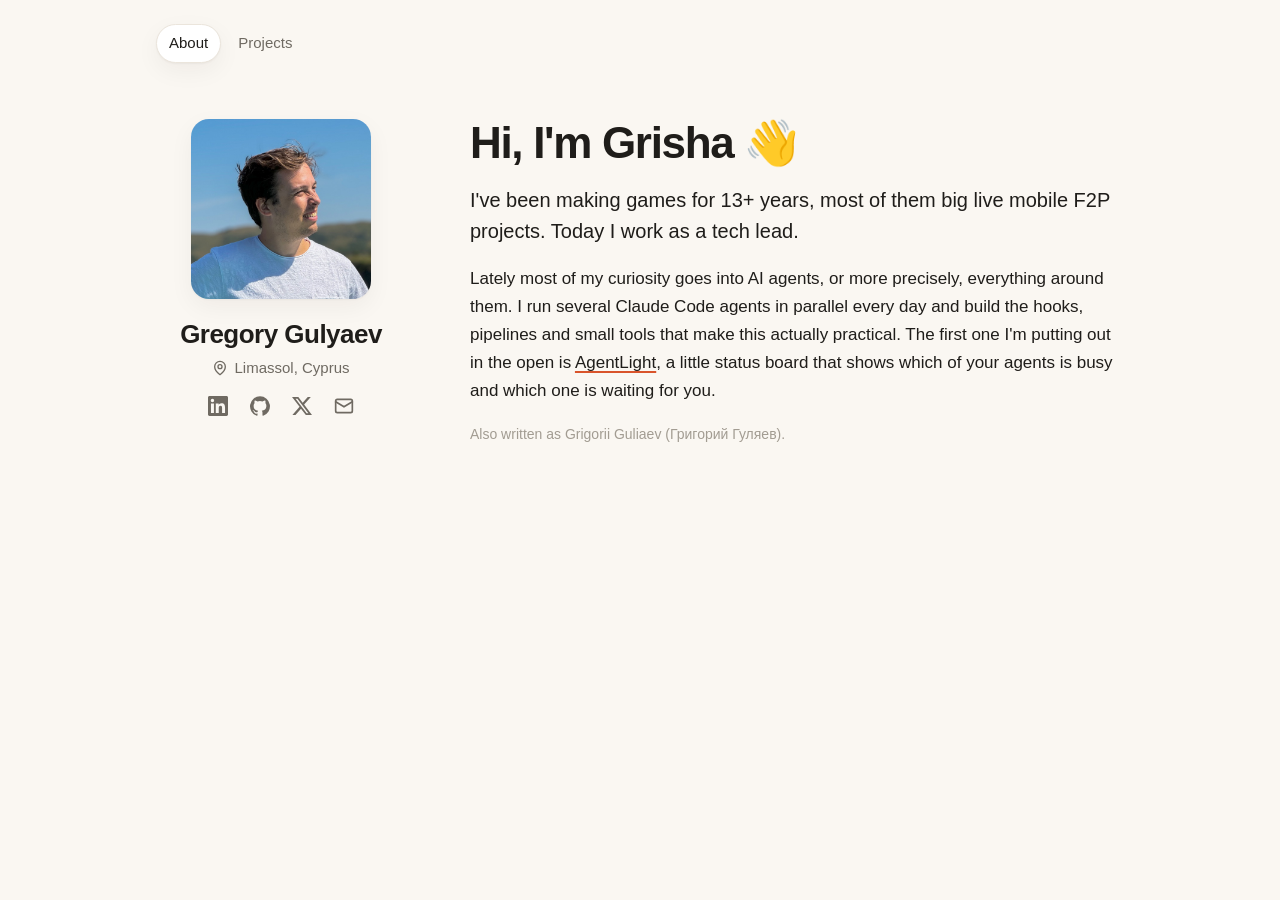
==== commit ccd134bc: "Smaller centered sidebar photo, tighter location spacing Co-Authored-By: Claude Opus 5.5 <noreply@an" ====
--- a/index.html
+++ b/index.html
@@ -43,7 +43,7 @@
 
   <div class="layout">
     <aside class="sidebar">
-      <img class="avatar" src="/me.jpg" width="250" height="250" alt="Gregory Gulyaev">
+      <img class="avatar" src="/me.jpg" width="180" height="180" alt="Gregory Gulyaev">
       <h1 class="name">Gregory Gulyaev</h1>
       <p class="location"><svg viewBox="0 0 24 24" fill="none" stroke="currentColor" stroke-width="2" stroke-linecap="round" stroke-linejoin="round" aria-hidden="true"><path d="M20 10c0 6-8 12-8 12s-8-6-8-12a8 8 0 0 1 16 0Z"/><circle cx="12" cy="10" r="3"/></svg>Limassol, Cyprus</p>
       <ul class="socials">
--- a/style.css
+++ b/style.css
@@ -78,11 +78,13 @@
 
 /* Sidebar */
 
-.sidebar { position: sticky; top: 32px; }
+.sidebar { position: sticky; top: 32px; text-align: center; }
 
 .avatar {
   display: block;
-  width: 100%;
+  width: 180px;
+  max-width: 100%;
+  margin: 0 auto;
   height: auto;
   aspect-ratio: 1;
   object-fit: cover;
@@ -101,10 +103,10 @@
 
 .name a { text-decoration: none; }
 
-.location { display: flex; align-items: center; gap: 6px; color: var(--muted); font-size: 15px; margin: 0 0 16px; }
+.location { display: flex; align-items: center; justify-content: center; gap: 6px; color: var(--muted); font-size: 15px; margin: 0 0 6px; }
 .location svg { width: 16px; height: 16px; flex: none; }
 
-.socials { list-style: none; padding: 0; margin: 0 0 0 -8px; display: flex; flex-wrap: wrap; gap: 4px; }
+.socials { list-style: none; padding: 0; margin: 0; display: flex; flex-wrap: wrap; justify-content: center; gap: 4px; }
 .socials a { display: grid; place-items: center; width: 38px; height: 38px; border-radius: 10px; color: var(--muted); }
 .socials a:hover { background: var(--accent-soft); color: var(--accent); }
 .socials svg { width: 20px; height: 20px; }
@@ -224,10 +226,11 @@
 
 @media (max-width: 760px) {
   .layout { grid-template-columns: 1fr; gap: 40px; padding-top: 32px; }
-  .sidebar { position: static; display: grid; grid-template-columns: 96px minmax(0, 1fr); column-gap: 20px; align-items: center; }
-  .avatar { grid-row: span 3; border-radius: 14px; }
+  .sidebar { position: static; text-align: left; display: grid; grid-template-columns: 96px minmax(0, 1fr); column-gap: 20px; align-items: center; }
+  .avatar { grid-row: span 3; width: 100%; margin: 0; border-radius: 14px; }
   .name { margin: 0 0 2px; font-size: 24px; }
-  .location { margin: 0 0 6px; }
+  .location { justify-content: flex-start; margin: 0 0 2px; }
+  .socials { justify-content: flex-start; margin-left: -8px; }
   .hello { font-size: 36px; }
   .lead { font-size: 18px; }
   .card { grid-template-columns: 1fr; gap: 14px; padding: 20px; }
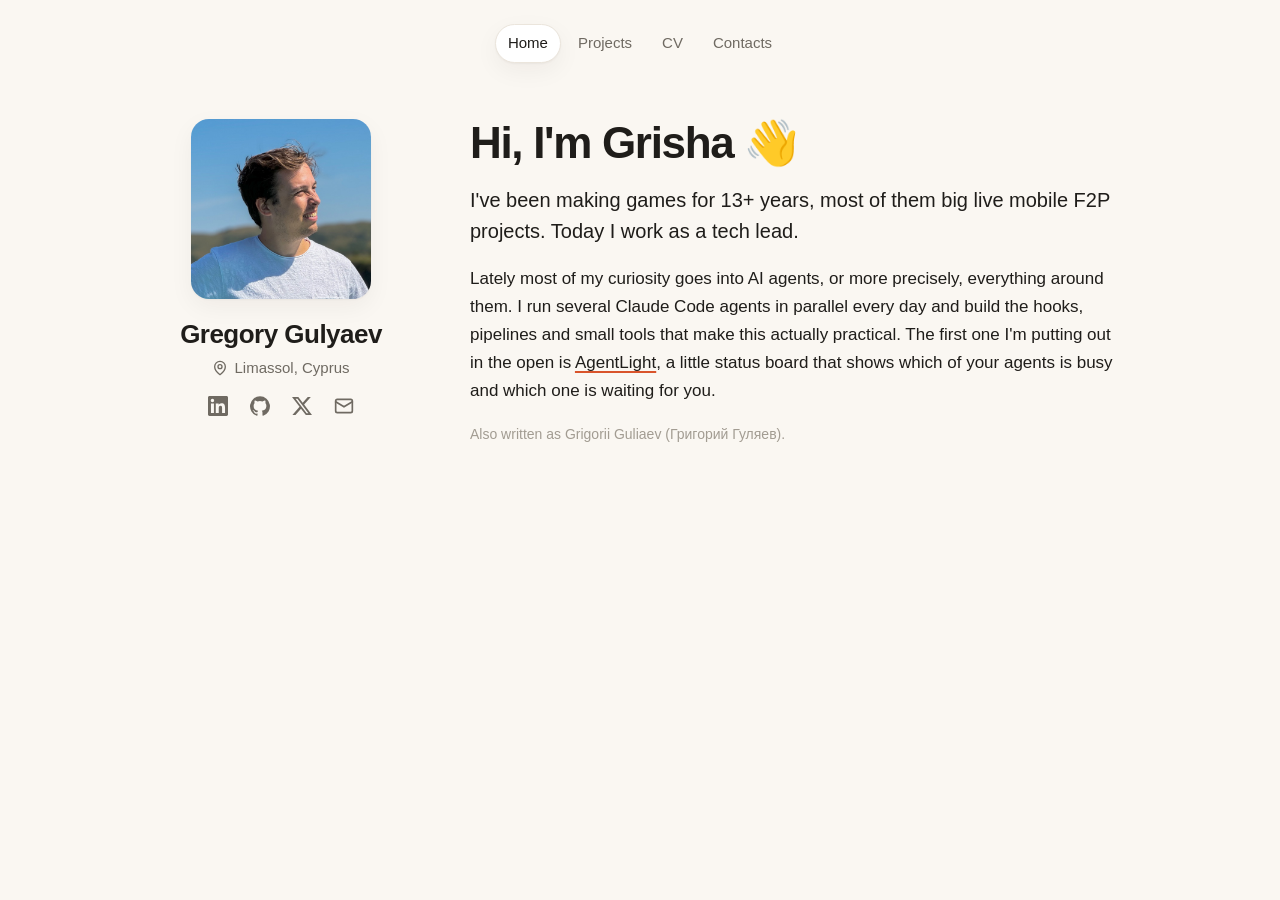
==== commit f342a233: "Center top bar tabs: Home, Projects, CV, Contacts Co-Authored-By: Claude Opus 5.5 <noreply@anthropic" ====
--- a/index.html
+++ b/index.html
@@ -38,7 +38,7 @@
 </head>
 <body>
   <header class="topbar">
-    <nav><a href="/" aria-current="page">About</a><a href="/projects/">Projects</a></nav>
+    <nav><a href="/" aria-current="page">Home</a><a href="/projects/">Projects</a><a href="/cv/">CV</a><a href="/contacts/">Contacts</a></nav>
   </header>
 
   <div class="layout">
--- a/style.css
+++ b/style.css
@@ -47,11 +47,9 @@
   padding: 24px 16px 0;
   display: flex;
   align-items: center;
-  justify-content: space-between;
+  justify-content: center;
   gap: 16px;
 }
-.domain { font: 14px/1 ui-monospace, SFMono-Regular, Menlo, monospace; color: var(--muted); text-decoration: none; }
-.domain:hover { color: var(--accent); }
 .topbar nav { display: flex; gap: 4px; }
 .topbar nav a {
   font-size: 15px;
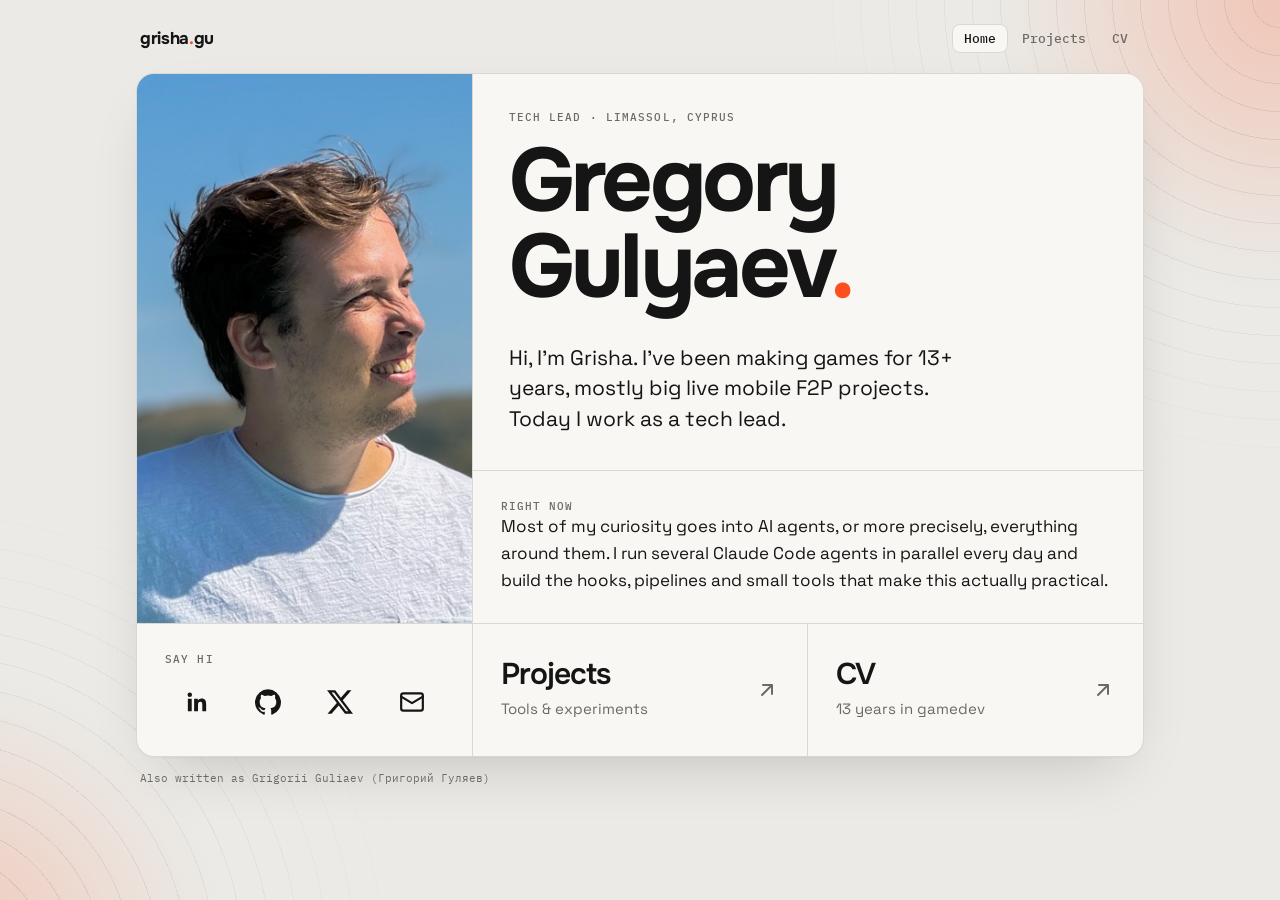
==== commit 8468357e: "Redesign site: single panel layout with dividers, Onest headings, ripple background Home becomes a b" ====
--- a/index.html
+++ b/index.html
@@ -13,9 +13,12 @@
   <meta property="og:image" content="https://grisha-gu.dev/me.jpg">
   <meta name="twitter:card" content="summary">
   <meta name="twitter:site" content="@grisha_gu">
-  <meta name="theme-color" content="#faf7f2" media="(prefers-color-scheme: light)">
-  <meta name="theme-color" content="#151412" media="(prefers-color-scheme: dark)">
+  <meta name="theme-color" content="#ebeae6" media="(prefers-color-scheme: light)">
+  <meta name="theme-color" content="#0e0f10" media="(prefers-color-scheme: dark)">
   <link rel="icon" href="data:image/svg+xml,%3Csvg xmlns='http://www.w3.org/2000/svg' viewBox='0 0 100 100'%3E%3Ctext y='.9em' font-size='90'%3E👋%3C/text%3E%3C/svg%3E">
+  <link rel="preconnect" href="https://fonts.googleapis.com">
+  <link rel="preconnect" href="https://fonts.gstatic.com" crossorigin>
+  <link href="https://fonts.googleapis.com/css2?family=Onest:wght@500;600;700&family=Space+Grotesk:wght@400;500;700&family=IBM+Plex+Mono:wght@400;500&display=swap" rel="stylesheet">
   <link rel="stylesheet" href="/style.css">
   <script type="application/ld+json">
   {
@@ -37,33 +40,48 @@
   </script>
 </head>
 <body>
-  <header class="topbar">
-    <nav><a href="/" aria-current="page">Home</a><a href="/projects/">Projects</a><a href="/cv/">CV</a><a href="/contacts/">Contacts</a></nav>
-  </header>
+  <div class="ripple a" aria-hidden="true"></div>
+  <div class="ripple b" aria-hidden="true"></div>
+  <div class="wrap">
+    <header class="top">
+      <a class="me" href="/">grisha<span>.</span>gu</a>
+      <nav><a href="/" aria-current="page">Home</a><a href="/projects/">Projects</a><a href="/cv/">CV</a></nav>
+    </header>
 
-  <div class="layout">
-    <aside class="sidebar">
-      <img class="avatar" src="/me.jpg" width="180" height="180" alt="Gregory Gulyaev">
-      <h1 class="name">Gregory Gulyaev</h1>
-      <p class="location"><svg viewBox="0 0 24 24" fill="none" stroke="currentColor" stroke-width="2" stroke-linecap="round" stroke-linejoin="round" aria-hidden="true"><path d="M20 10c0 6-8 12-8 12s-8-6-8-12a8 8 0 0 1 16 0Z"/><circle cx="12" cy="10" r="3"/></svg>Limassol, Cyprus</p>
-      <ul class="socials">
-        <li><a href="https://www.linkedin.com/in/gregory-gulyaev/" aria-label="LinkedIn" title="LinkedIn"><svg viewBox="0 0 24 24" fill="currentColor" aria-hidden="true"><path d="M20.45 20.45h-3.55v-5.57c0-1.33-.03-3.04-1.85-3.04-1.85 0-2.14 1.45-2.14 2.94v5.67H9.35V9h3.41v1.56h.05c.48-.9 1.64-1.85 3.37-1.85 3.6 0 4.27 2.37 4.27 5.46v6.28ZM5.34 7.43a2.06 2.06 0 1 1 0-4.13 2.06 2.06 0 0 1 0 4.13ZM7.12 20.45H3.56V9h3.56v11.45ZM22.22 0H1.77C.79 0 0 .77 0 1.73v20.54C0 23.23.79 24 1.77 24h20.45c.98 0 1.78-.77 1.78-1.73V1.73C24 .77 23.2 0 22.22 0Z"/></svg></a></li>
-        <li><a href="https://github.com/grisha-gu" aria-label="GitHub" title="GitHub"><svg viewBox="0 0 24 24" fill="currentColor" aria-hidden="true"><path d="M12 .3a12 12 0 0 0-3.8 23.38c.6.12.82-.26.82-.57v-2.04c-3.34.73-4.04-1.6-4.04-1.6-.55-1.4-1.34-1.77-1.34-1.77-1.08-.74.09-.73.09-.73 1.2.09 1.84 1.24 1.84 1.24 1.07 1.83 2.8 1.3 3.49 1 .1-.78.42-1.3.76-1.6-2.67-.3-5.47-1.33-5.47-5.93 0-1.31.47-2.38 1.24-3.22-.14-.3-.54-1.52.1-3.18 0 0 1-.32 3.3 1.23a11.5 11.5 0 0 1 6 0c2.28-1.55 3.29-1.23 3.29-1.23.64 1.66.24 2.88.12 3.18a4.65 4.65 0 0 1 1.23 3.22c0 4.61-2.8 5.63-5.48 5.92.42.36.81 1.1.81 2.22v3.29c0 .31.21.69.82.57A12 12 0 0 0 12 .3Z"/></svg></a></li>
-        <li><a href="https://x.com/grisha_gu" aria-label="X" title="X"><svg viewBox="0 0 24 24" fill="currentColor" aria-hidden="true"><path d="M18.9 1.15h3.68l-8.04 9.19L24 22.85h-7.4l-5.8-7.59-6.64 7.59H.47l8.6-9.83L0 1.15h7.59l5.25 6.93 6.06-6.93Zm-1.29 19.5h2.04L6.49 3.24H4.3l13.31 17.41Z"/></svg></a></li>
-<!--       <li><a href="https://grisha-gu.itch.io/" aria-label="itch.io" title="itch.io"><svg viewBox="0 0 24 24" fill="none" stroke="currentColor" stroke-width="2" stroke-linecap="round" stroke-linejoin="round" aria-hidden="true"><rect x="2" y="6" width="20" height="12" rx="6"/><path d="M6 12h4M8 10v4"/><path d="M15 11h.01M18 13h.01"/></svg></a></li> -->
-        <li><a href="mailto:gregory.gulyaev@gmail.com" aria-label="Email" title="Email"><svg viewBox="0 0 24 24" fill="none" stroke="currentColor" stroke-width="2" stroke-linecap="round" stroke-linejoin="round" aria-hidden="true"><rect x="2" y="4" width="20" height="16" rx="2"/><path d="m22 7-10 6L2 7"/></svg></a></li>
-      </ul>
-    </aside>
+    <main class="panel">
+      <section class="cell hero">
+        <p class="label">Tech Lead · Limassol, Cyprus</p>
+        <h1>Gregory<br>Gulyaev<span class="dot">.</span></h1>
+        <p class="lead">Hi, I'm Grisha. I've been making games for 13+ years, mostly big live mobile F2P projects. Today I work as a tech lead.</p>
+      </section>
 
-    <main class="content">
-      <p class="hello">Hi, I'm Grisha <span class="wave">👋</span></p>
+      <div class="cell photo"><img src="/me.jpg" width="340" height="520" alt="Gregory Gulyaev"></div>
 
-      <p class="lead">I've been making games for 13+ years, most of them big live mobile F2P projects. Today I work as a tech lead.</p>
+      <section class="cell now">
+        <p class="label">Right now</p>
+        <p>Most of my curiosity goes into AI agents, or more precisely, everything around them. I run several Claude Code agents in parallel every day and build the hooks, pipelines and small tools that make this actually practical.</p>
+      </section>
 
-      <p>Lately most of my curiosity goes into AI agents, or more precisely, everything around them. I run several Claude Code agents in parallel every day and build the hooks, pipelines and small tools that make this actually practical. The first one I'm putting out in the open is <a href="/projects/#agentlight">AgentLight</a>, a little status board that shows which of your agents is busy and which one is waiting for you.</p>
+      <a class="cell go" href="/projects/">
+        <span><span class="t">Projects</span><span class="d">Tools &amp; experiments</span></span>
+        <span class="arr"><svg viewBox="0 0 24 24" fill="none" stroke="currentColor" stroke-width="2" stroke-linecap="round" stroke-linejoin="round" aria-hidden="true"><path d="M7 17 17 7M8 7h9v9"/></svg></span>
+      </a>
+      <a class="cell go" href="/cv/">
+        <span><span class="t">CV</span><span class="d">13 years in gamedev</span></span>
+        <span class="arr"><svg viewBox="0 0 24 24" fill="none" stroke="currentColor" stroke-width="2" stroke-linecap="round" stroke-linejoin="round" aria-hidden="true"><path d="M7 17 17 7M8 7h9v9"/></svg></span>
+      </a>
 
-      <p class="aka">Also written as Grigorii Guliaev (Григорий Гуляев).</p>
+      <section class="cell contacts" aria-label="Contacts">
+        <p class="label">Say hi</p>
+        <div class="icons">
+          <a class="icon" href="https://www.linkedin.com/in/gregory-gulyaev/" aria-label="LinkedIn" title="LinkedIn"><svg viewBox="0 0 24 24" fill="currentColor" aria-hidden="true"><path d="M20.45 20.45h-3.55v-5.57c0-1.33-.03-3.04-1.85-3.04-1.85 0-2.14 1.45-2.14 2.94v5.67H9.35V9h3.41v1.56h.05c.48-.9 1.64-1.85 3.37-1.85 3.6 0 4.27 2.37 4.27 5.46v6.28ZM5.34 7.43a2.06 2.06 0 1 1 0-4.13 2.06 2.06 0 0 1 0 4.13ZM7.12 20.45H3.56V9h3.56v11.45Z"/></svg></a>
+          <a class="icon" href="https://github.com/grisha-gu" aria-label="GitHub" title="GitHub"><svg viewBox="0 0 24 24" fill="currentColor" aria-hidden="true"><path d="M12 .3a12 12 0 0 0-3.8 23.38c.6.12.82-.26.82-.57v-2.04c-3.34.73-4.04-1.6-4.04-1.6-.55-1.4-1.34-1.77-1.34-1.77-1.08-.74.09-.73.09-.73 1.2.09 1.84 1.24 1.84 1.24 1.07 1.83 2.8 1.3 3.49 1 .1-.78.42-1.3.76-1.6-2.67-.3-5.47-1.33-5.47-5.93 0-1.31.47-2.38 1.24-3.22-.14-.3-.54-1.52.1-3.18 0 0 1-.32 3.3 1.23a11.5 11.5 0 0 1 6 0c2.28-1.55 3.29-1.23 3.29-1.23.64 1.66.24 2.88.12 3.18a4.65 4.65 0 0 1 1.23 3.22c0 4.61-2.8 5.63-5.48 5.92.42.36.81 1.1.81 2.22v3.29c0 .31.21.69.82.57A12 12 0 0 0 12 .3Z"/></svg></a>
+          <a class="icon" href="https://x.com/grisha_gu" aria-label="X" title="X"><svg viewBox="0 0 24 24" fill="currentColor" aria-hidden="true"><path d="M18.9 1.15h3.68l-8.04 9.19L24 22.85h-7.4l-5.8-7.59-6.64 7.59H.47l8.6-9.83L0 1.15h7.59l5.25 6.93 6.06-6.93Zm-1.29 19.5h2.04L6.49 3.24H4.3l13.31 17.41Z"/></svg></a>
+          <a class="icon" href="mailto:gregory.gulyaev@gmail.com" aria-label="Email" title="gregory.gulyaev@gmail.com"><svg viewBox="0 0 24 24" fill="none" stroke="currentColor" stroke-width="2" stroke-linecap="round" stroke-linejoin="round" aria-hidden="true"><rect x="2" y="4" width="20" height="16" rx="2"/><path d="m22 7-10 6L2 7"/></svg></a>
+        </div>
+      </section>
     </main>
+    <p class="aka">Also written as Grigorii Guliaev (Григорий Гуляев)</p>
   </div>
 </body>
 </html>
--- a/style.css
+++ b/style.css
@@ -1,26 +1,28 @@
 :root {
-  --bg: #faf7f2;
-  --fg: #1f1d1a;
-  --muted: #6f6a62;
-  --faint: #a29c92;
-  --accent: #d9542b;
-  --accent-soft: #fbe6dc;
-  --card: #ffffff;
-  --border: #ebe5dc;
-  --shadow: 0 1px 2px rgba(31, 29, 26, 0.04), 0 8px 24px rgba(31, 29, 26, 0.05);
+  --bg: #ebeae6;
+  --tile: #f8f7f4;
+  --ink: #151515;
+  --dim: #6c6a65;
+  --line: #dad8d1;
+  --ring: rgba(21, 21, 21, .09);
+  --glow: rgba(255, 106, 61, .28);
+  --accent: #ff4f1f;
+  --on-accent: #fff;
+  --head: "Onest", system-ui, sans-serif;
+  --mono: "IBM Plex Mono", ui-monospace, SFMono-Regular, Menlo, monospace;
 }
 
 @media (prefers-color-scheme: dark) {
   :root {
-    --bg: #151412;
-    --fg: #eeeae4;
-    --muted: #a39d94;
-    --faint: #6e6961;
-    --accent: #ff8a5c;
-    --accent-soft: #3a2219;
-    --card: #1e1c1a;
-    --border: #2e2b27;
-    --shadow: none;
+    --bg: #0e0f10;
+    --tile: #18191a;
+    --ink: #edece8;
+    --dim: #8e8c87;
+    --line: #2a2b2c;
+    --ring: rgba(237, 236, 232, .07);
+    --glow: rgba(255, 106, 61, .2);
+    --accent: #ff6a3d;
+    --on-accent: #150a05;
   }
 }
 
@@ -30,210 +32,155 @@
 
 body {
   margin: 0;
+  min-height: 100vh;
   background: var(--bg);
-  color: var(--fg);
-  font: 17px/1.65 -apple-system, BlinkMacSystemFont, "Segoe UI", Inter, Roboto, sans-serif;
+  color: var(--ink);
+  font: 17px/1.6 "Space Grotesk", system-ui, sans-serif;
   -webkit-font-smoothing: antialiased;
+  position: relative;
 }
 
-a { color: inherit; text-decoration-color: var(--accent); text-decoration-thickness: 2px; text-underline-offset: 3px; }
-a:hover { color: var(--accent); }
+a { color: inherit; text-decoration: none; }
+::selection { background: var(--accent); color: var(--on-accent); }
+
+/* Background: concentric ripples from two corners */
+
+.ripple {
+  position: fixed;
+  width: 110vmax;
+  height: 110vmax;
+  pointer-events: none;
+  z-index: -1;
+  border-radius: 50%;
+  background: radial-gradient(circle, var(--glow), transparent 30%), repeating-radial-gradient(circle, transparent 0 27px, var(--ring) 27px 28px);
+  -webkit-mask-image: radial-gradient(circle, #000 15%, transparent 50%);
+          mask-image: radial-gradient(circle, #000 15%, transparent 50%);
+}
+.ripple.a { top: -55vmax; right: -55vmax; }
+.ripple.b { bottom: -60vmax; left: -60vmax; }
 
 /* Top bar */
 
-.topbar {
-  max-width: 1000px;
-  margin: 0 auto;
-  padding: 24px 16px 0;
-  display: flex;
-  align-items: center;
-  justify-content: center;
-  gap: 16px;
+.wrap { max-width: 1040px; margin: 0 auto; padding: 20px 16px 48px; }
+
+.top { display: flex; justify-content: space-between; align-items: center; padding: 4px 4px 20px; }
+.top .me { font-family: var(--head); font-weight: 700; letter-spacing: -0.02em; }
+.top .me span { color: var(--accent); }
+.top nav { display: flex; gap: 2px; font: 500 13px var(--mono); }
+.top nav a { padding: 6px 12px; border-radius: 8px; color: var(--dim); }
+.top nav a:hover { color: var(--ink); background: var(--tile); }
+.top nav a[aria-current] { color: var(--ink); background: var(--tile); box-shadow: inset 0 0 0 1px var(--line); }
+
+/* Panel: one card, dividers come from the 1px gaps showing the line colour */
+
+.panel {
+  display: grid;
+  grid-template-columns: repeat(12, minmax(0, 1fr));
+  gap: 1px;
+  background: var(--line);
+  border: 1px solid var(--line);
+  border-radius: 18px;
+  overflow: hidden;
+  box-shadow: 0 1px 2px rgba(0, 0, 0, .04), 0 24px 60px -24px rgba(0, 0, 0, .2);
 }
-.topbar nav { display: flex; gap: 4px; }
-.topbar nav a {
-  font-size: 15px;
-  color: var(--muted);
-  text-decoration: none;
-  padding: 6px 12px;
-  border: 1px solid transparent;
-  border-radius: 999px;
-}
-.topbar nav a:hover { color: var(--fg); background: var(--accent-soft); }
-.topbar nav a[aria-current="page"] { color: var(--fg); background: var(--card); border-color: var(--border); box-shadow: var(--shadow); }
+.cell { grid-column: 1 / -1; background: var(--tile); padding: 28px; min-width: 0; position: relative; }
+.label { font: 500 11px var(--mono); text-transform: uppercase; letter-spacing: .1em; color: var(--dim); margin: 0 0 14px; }
 
-/* Layout */
+.aka { margin: 14px 4px 0; font: 11px var(--mono); color: var(--dim); }
 
-.layout {
-  max-width: 1000px;
-  margin: 0 auto;
-  padding: 56px 16px 64px;
-  display: grid;
-  grid-template-columns: 250px minmax(0, 1fr);
-  gap: 64px;
-  align-items: start;
-}
+/* Contact icons */
 
-/* Sidebar */
+.icons { width: 100%; display: grid; grid-template-columns: repeat(4, 1fr); gap: 8px; }
+.icon { height: 52px; display: grid; place-items: center; border-radius: 12px; color: var(--ink); transition: background .15s, transform .15s; }
+.icon svg { width: 26px; height: 26px; }
+.icon:hover { background: var(--bg); transform: translateY(-2px); }
 
-.sidebar { position: sticky; top: 32px; text-align: center; }
+/* Home: photo + contacts on the left, text and links on the right */
 
-.avatar {
-  display: block;
-  width: 180px;
-  max-width: 100%;
-  margin: 0 auto;
-  height: auto;
-  aspect-ratio: 1;
-  object-fit: cover;
-  border-radius: 18px;
-  box-shadow: var(--shadow);
-  user-select: none;
-}
+.photo { grid-column: 1 / span 4; grid-row: 1 / span 2; padding: 0; }
+.photo img { width: 100%; height: 100%; object-fit: cover; display: block; }
 
-.name {
-  font-size: 26px;
-  line-height: 1.2;
-  font-weight: 700;
-  letter-spacing: -0.02em;
-  margin: 20px 0 6px;
-}
+.hero { grid-column: 5 / -1; grid-row: 1; padding: 36px; }
+.hero h1 { font-family: var(--head); font-size: clamp(46px, 7.8vw, 90px); line-height: .96; letter-spacing: -0.04em; font-weight: 700; margin: 0 0 32px; }
+.dot { color: var(--accent); }
+.hero .lead { font-size: 21px; line-height: 1.45; margin: 0; max-width: 36ch; }
 
-.name a { text-decoration: none; }
+.now { grid-column: 5 / -1; grid-row: 2; }
+.now p { margin: 0; max-width: 60ch; }
 
-.location { display: flex; align-items: center; justify-content: center; gap: 6px; color: var(--muted); font-size: 15px; margin: 0 0 6px; }
-.location svg { width: 16px; height: 16px; flex: none; }
+.go { grid-column: span 4; grid-row: 3; display: flex; align-items: center; justify-content: space-between; gap: 12px; transition: background .2s; }
+.go .t { font-family: var(--head); font-size: 30px; font-weight: 600; letter-spacing: -0.03em; line-height: 1; display: block; }
+.go .d { color: var(--dim); font-size: 15px; margin-top: 8px; display: block; }
+.go:hover { background: var(--bg); }
 
-.socials { list-style: none; padding: 0; margin: 0; display: flex; flex-wrap: wrap; justify-content: center; gap: 4px; }
-.socials a { display: grid; place-items: center; width: 38px; height: 38px; border-radius: 10px; color: var(--muted); }
-.socials a:hover { background: var(--accent-soft); color: var(--accent); }
-.socials svg { width: 20px; height: 20px; }
+.arr { flex: none; display: grid; place-items: center; color: var(--dim); transition: transform .2s, color .2s; }
+.arr svg { width: 24px; height: 24px; }
+a:hover > .arr { transform: translate(3px, -3px); color: var(--accent); }
 
-/* Content */
+.contacts { grid-column: 1 / span 4; grid-row: 3; display: flex; flex-direction: column; justify-content: space-between; gap: 10px; }
+.contacts .label { margin: 0; }
 
-.content { min-width: 0; }
+/* Inner pages */
 
-.hello {
-  font-size: 44px;
-  line-height: 1.1;
-  font-weight: 750;
-  letter-spacing: -0.03em;
-  margin: 0 0 28px;
-}
+.page-head { padding: 36px; }
+.page-title { font-family: var(--head); font-size: clamp(44px, 7vw, 72px); line-height: 1; letter-spacing: -0.04em; font-weight: 700; margin: 0 0 18px; }
+.page-intro { margin: 0; max-width: 62ch; font-size: 19px; line-height: 1.5; }
+.page-intro a, .prose a { text-decoration: underline; text-decoration-color: var(--accent); text-decoration-thickness: 2px; text-underline-offset: 3px; }
+.page-intro a:hover, .prose a:hover { color: var(--accent); }
 
-.wave { display: inline-block; transform-origin: 70% 70%; animation: wave 2s ease-in-out 0.6s 1; }
-.hello:hover .wave { animation: wave 1.6s ease-in-out; }
-@keyframes wave {
-  0%, 60%, 100% { transform: rotate(0); }
-  10%, 30% { transform: rotate(14deg); }
-  20% { transform: rotate(-8deg); }
-  40% { transform: rotate(-4deg); }
-  50% { transform: rotate(10deg); }
-}
-
-.lead { font-size: 20px; line-height: 1.55; margin: 0 0 18px; }
-.content p { margin: 0 0 18px; }
-
-h2 {
-  font-size: 13px;
-  font-weight: 600;
-  text-transform: uppercase;
-  letter-spacing: 0.1em;
-  color: var(--faint);
-  margin: 48px 0 16px;
-}
-
-.now { list-style: none; padding: 0; margin: 0; display: grid; gap: 10px; }
-.now li { position: relative; padding-left: 38px; }
-.now li::before { content: attr(data-emoji); position: absolute; left: 0; width: 24px; text-align: center; }
-
-.say-hi {
-  margin-top: 48px;
-  padding: 24px 28px;
-  border-radius: 18px;
-  background: var(--card);
-  border: 1px solid var(--border);
-  box-shadow: var(--shadow);
-}
-.say-hi h2 { margin-top: 0; }
-.say-hi p:last-child { margin-bottom: 0; }
-
-.button {
-  display: inline-flex;
-  align-items: center;
-  gap: 8px;
-  padding: 10px 18px;
-  border-radius: 999px;
-  background: var(--accent);
-  color: #fff;
-  font-weight: 600;
-  font-size: 15px;
-  text-decoration: none;
-}
-.button:hover { color: #fff; filter: brightness(1.08); }
-@media (prefers-color-scheme: dark) { .button, .button:hover { color: #1a0f0a; } }
-
-.aka { margin-top: 40px; font-size: 14px; color: var(--faint); }
+.section-label { padding: 14px 28px; margin: 0; }
 
 /* Projects */
 
-.page-title { font-size: 40px; line-height: 1.1; font-weight: 750; letter-spacing: -0.03em; margin: 0 0 12px; }
-.page-intro { color: var(--muted); margin: 0 0 36px; }
+.project { grid-column: span 6; display: flex; flex-direction: column; }
+.project-head { display: flex; flex-wrap: wrap; align-items: center; gap: 10px; margin-bottom: 10px; }
+.project h2 { font-family: var(--head); font-size: 28px; line-height: 1.1; letter-spacing: -0.03em; font-weight: 600; margin: 0; }
+.project p { margin: 0 0 14px; }
+.pill { font: 500 11px var(--mono); text-transform: uppercase; letter-spacing: .06em; padding: 3px 9px; border-radius: 999px; color: var(--accent); background: color-mix(in srgb, var(--accent) 12%, transparent); }
+.tags { display: flex; flex-wrap: wrap; gap: 6px; list-style: none; padding: 0; margin: 0 0 16px; }
+.tags li { font: 12px var(--mono); color: var(--dim); background: var(--bg); border-radius: 6px; padding: 3px 8px; }
+.more { margin-top: auto; display: inline-flex; align-items: center; gap: 6px; font-weight: 500; align-self: flex-start; }
+.more .arr svg { width: 18px; height: 18px; }
+.more:hover { color: var(--accent); }
 
-.card {
-  display: grid;
-  grid-template-columns: 56px minmax(0, 1fr);
-  gap: 20px;
-  padding: 24px;
-  margin-bottom: 20px;
-  border-radius: 18px;
-  background: var(--card);
-  border: 1px solid var(--border);
-  box-shadow: var(--shadow);
-}
-.card-icon {
-  width: 56px;
-  height: 56px;
-  border-radius: 14px;
-  display: grid;
-  place-items: center;
-  font-size: 28px;
-  background: var(--accent-soft);
-}
-.card-head { display: flex; flex-wrap: wrap; align-items: center; gap: 10px; margin-bottom: 6px; }
-.card h2 { font-size: 22px; text-transform: none; letter-spacing: -0.01em; color: var(--fg); font-weight: 700; margin: 0; }
-.content .card p { margin: 0 0 12px; }
-.content .card p:last-child { margin-bottom: 0; }
+/* CV */
 
-.pill {
-  font-size: 12px;
-  font-weight: 600;
-  padding: 3px 10px;
-  border-radius: 999px;
-  color: var(--accent);
-  background: var(--accent-soft);
-}
+.job { display: grid; grid-template-columns: 220px minmax(0, 1fr); gap: 28px; }
+.job-side { font: 13px/1.55 var(--mono); color: var(--dim); }
+.job-side b { display: block; font-weight: 500; color: var(--ink); margin-bottom: 2px; }
+.job h3 { font-family: var(--head); font-size: 22px; line-height: 1.25; letter-spacing: -0.02em; font-weight: 600; margin: 0 0 8px; }
+.job p { margin: 0 0 10px; }
+.job p:last-child { margin-bottom: 0; }
+.job ul { margin: 0; padding-left: 20px; }
+.job li { margin-bottom: 4px; }
+.job li::marker { color: var(--accent); }
 
-.tags { display: flex; flex-wrap: wrap; gap: 6px; list-style: none; padding: 0; margin: 0 0 14px; }
-.tags li { font-size: 13px; color: var(--muted); border: 1px solid var(--border); border-radius: 6px; padding: 2px 8px; }
+/* Footer card on inner pages */
 
-.more { font-weight: 600; text-decoration: none; color: var(--accent); }
-.more:hover { text-decoration: underline; }
+.whoami { display: flex; align-items: center; justify-content: space-between; gap: 20px; flex-wrap: wrap; padding: 20px 28px; }
+.whoami .id { display: flex; align-items: center; gap: 14px; }
+.whoami img { width: 48px; height: 48px; border-radius: 12px; object-fit: cover; display: block; }
+.whoami .name { font-family: var(--head); font-weight: 600; letter-spacing: -0.02em; line-height: 1.2; display: block; }
+.whoami .loc { font: 12px var(--mono); color: var(--dim); }
+.whoami .icons { width: auto; grid-template-columns: repeat(4, 52px); }
 
 /* Phone */
 
-@media (max-width: 760px) {
-  .layout { grid-template-columns: 1fr; gap: 40px; padding-top: 32px; }
-  .sidebar { position: static; text-align: left; display: grid; grid-template-columns: 96px minmax(0, 1fr); column-gap: 20px; align-items: center; }
-  .avatar { grid-row: span 3; width: 100%; margin: 0; border-radius: 14px; }
-  .name { margin: 0 0 2px; font-size: 24px; }
-  .location { justify-content: flex-start; margin: 0 0 2px; }
-  .socials { justify-content: flex-start; margin-left: -8px; }
-  .hello { font-size: 36px; }
-  .lead { font-size: 18px; }
-  .card { grid-template-columns: 1fr; gap: 14px; padding: 20px; }
+@media (max-width: 860px) {
+  .photo, .hero, .now, .contacts, .project { grid-column: 1 / -1; grid-row: auto; }
+  .go { grid-column: span 6; grid-row: auto; }
+  .photo { order: -1; }
+  .photo img { aspect-ratio: 4 / 3; }
+  .hero, .page-head { padding: 28px 22px; }
+  .cell { padding: 22px; }
+  .section-label { padding: 12px 22px; }
+  .contacts .icons { max-width: 300px; }
+  .job { grid-template-columns: 1fr; gap: 10px; }
+  .whoami { padding: 18px 22px; }
 }
 
-@media (prefers-reduced-motion: reduce) {
-  .wave, .hello:hover .wave { animation: none; }
+@media (max-width: 460px) {
+  .go { grid-column: 1 / -1; }
+  .top nav a { padding: 6px 8px; }
+  .whoami .icons { grid-template-columns: repeat(4, 44px); gap: 4px; }
 }
